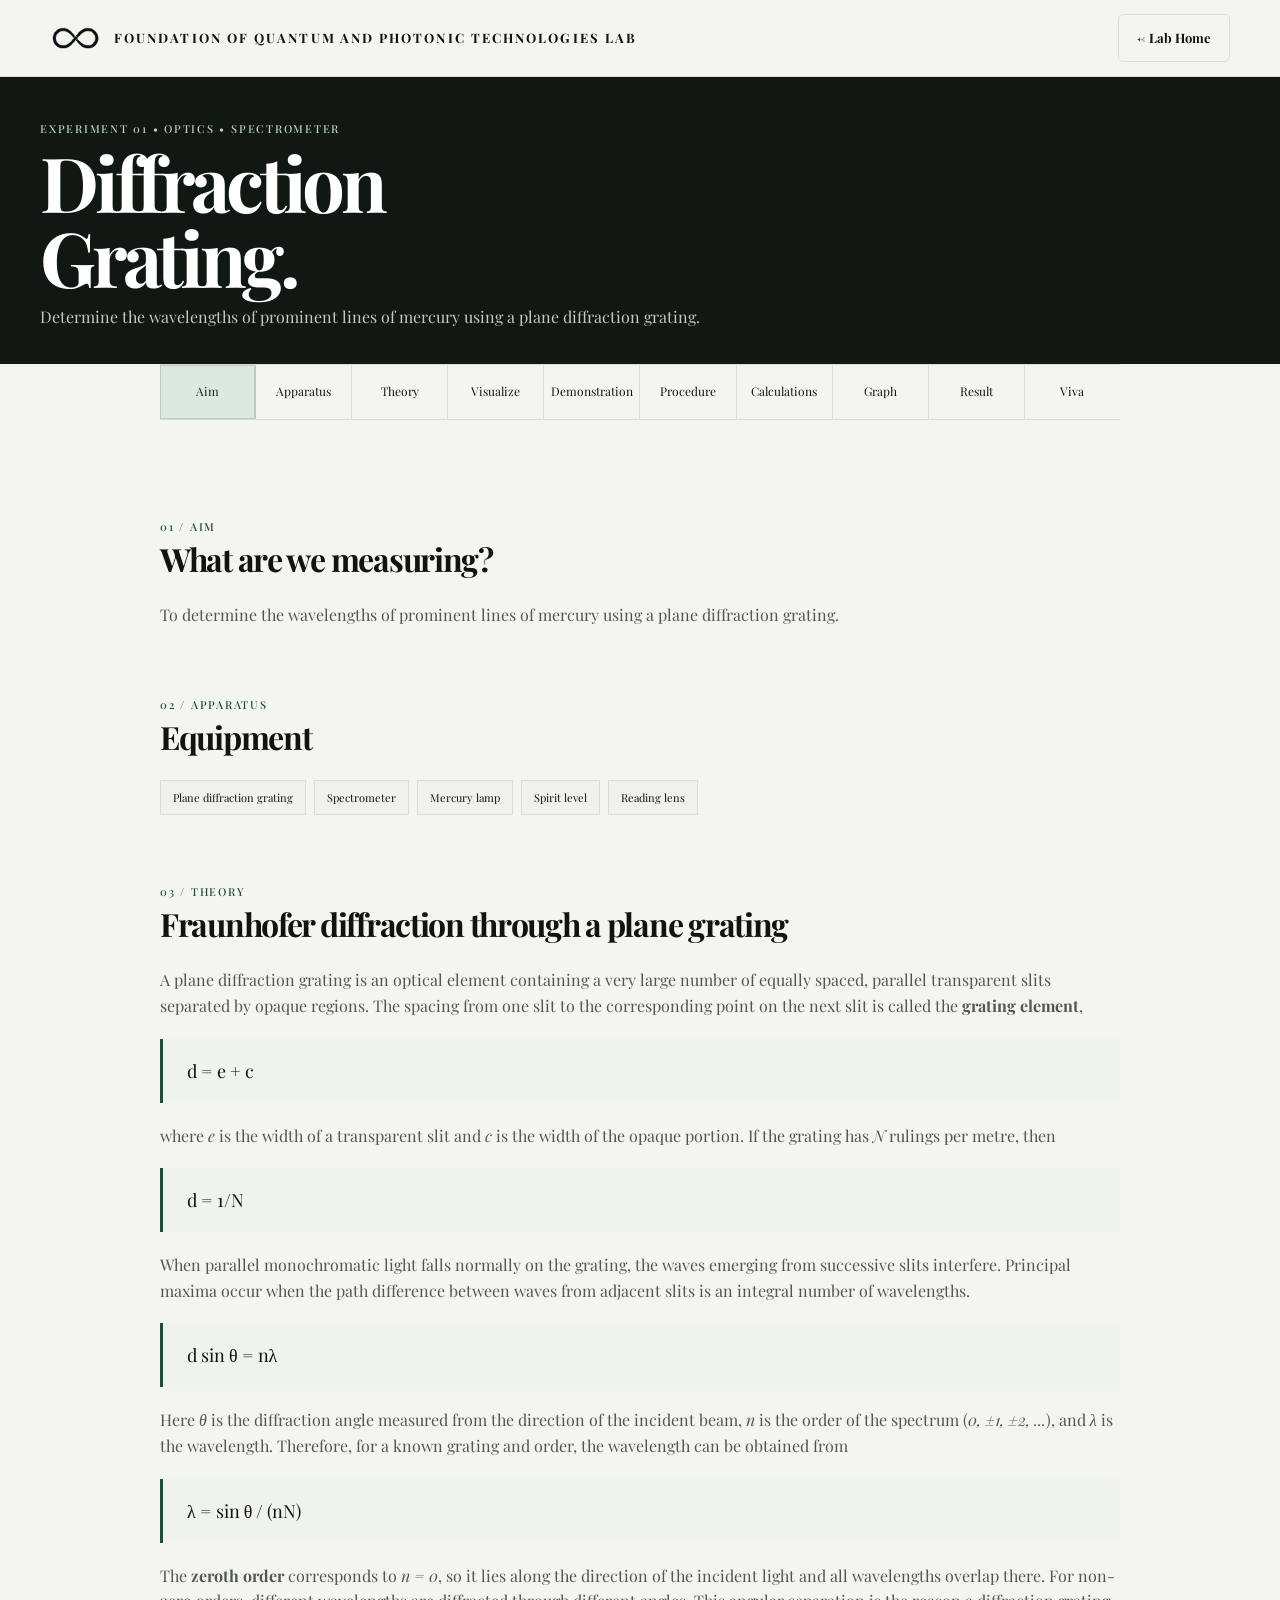
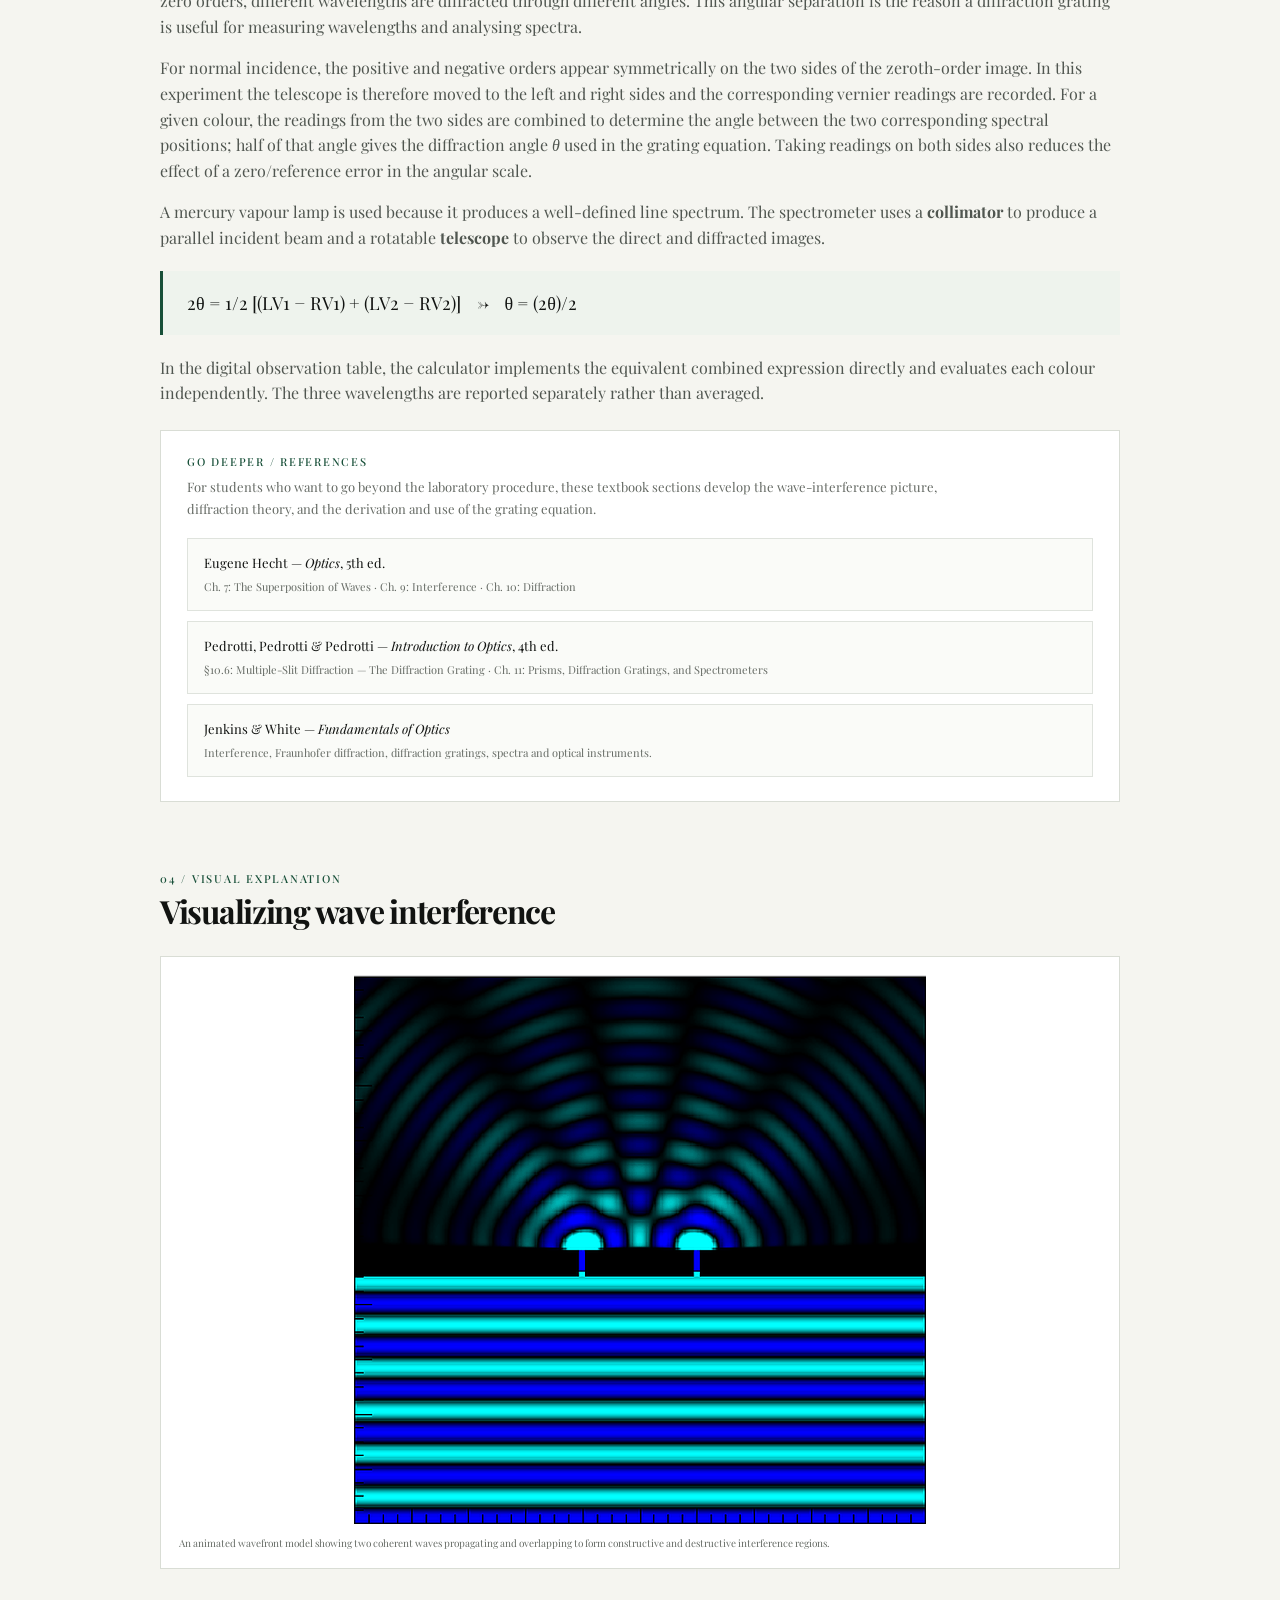
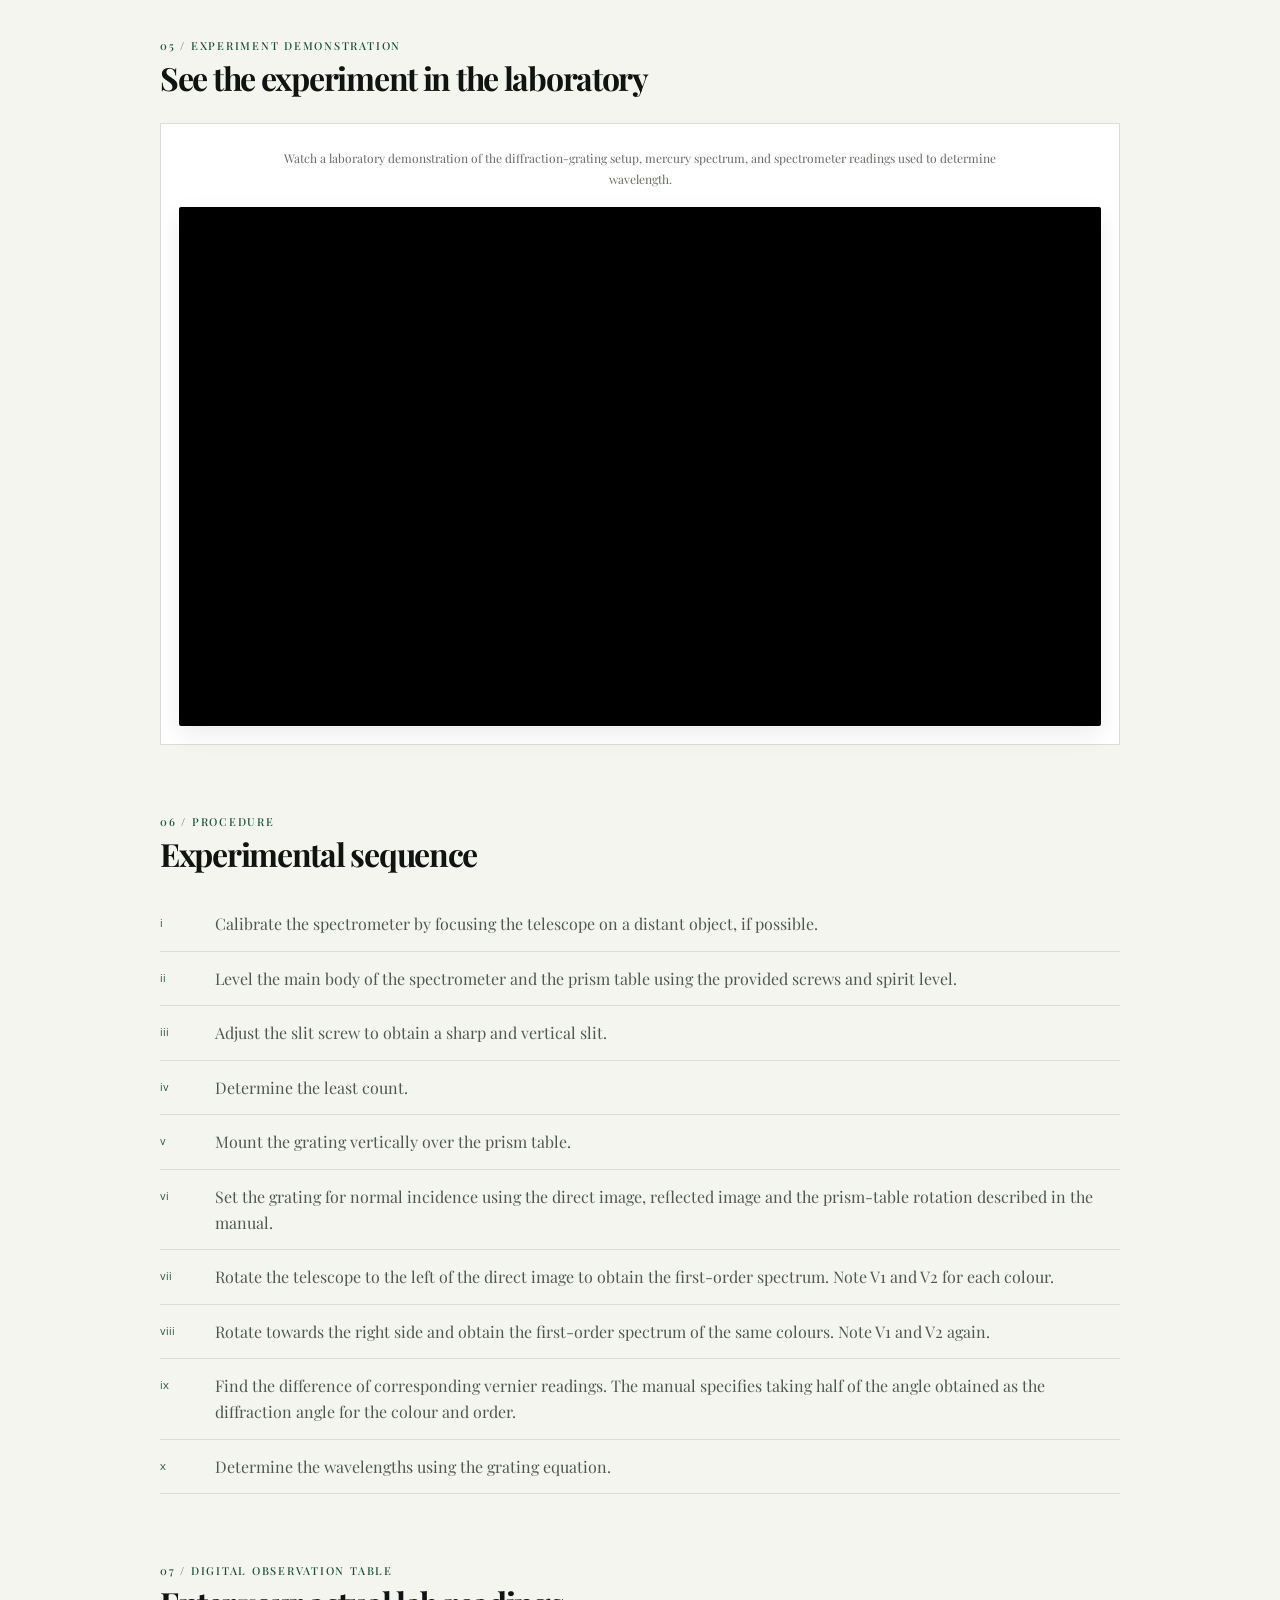
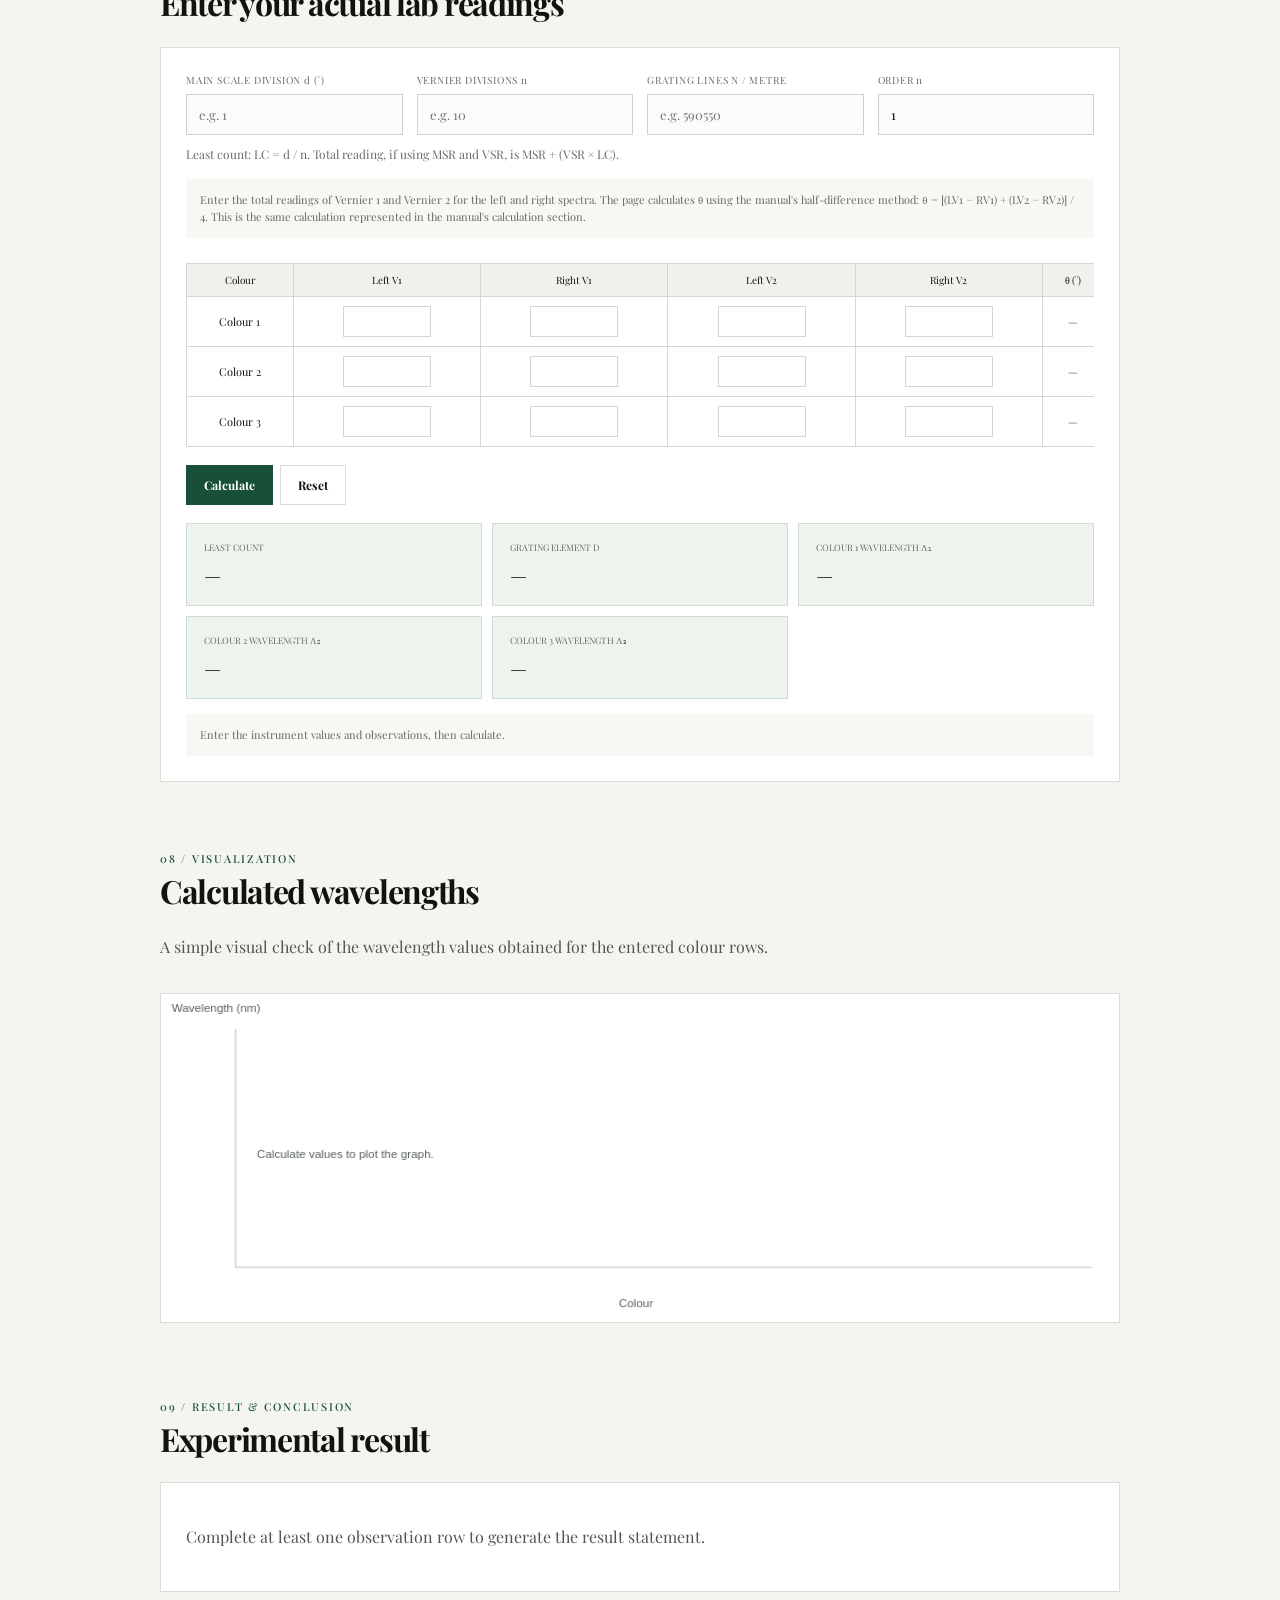
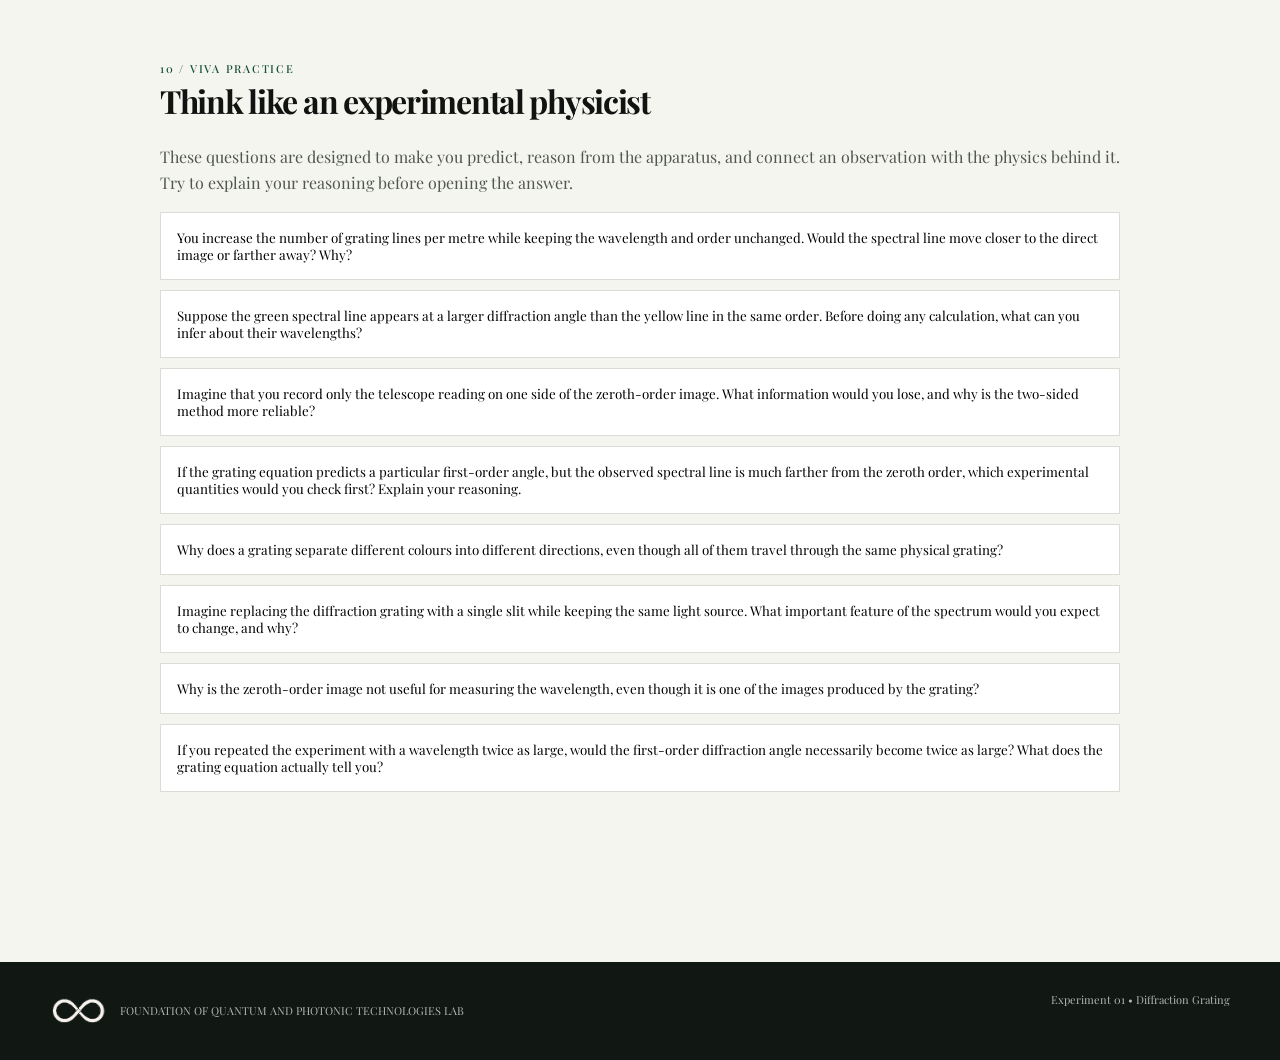
==== experiment-01.html @ fe09e34f "Add files via upload" ====
<!DOCTYPE html>
<html lang="en">
<head>
<link rel="preconnect" href="https://fonts.googleapis.com">
<link rel="preconnect" href="https://fonts.gstatic.com" crossorigin>
<link href="https://fonts.googleapis.com/css2?family=Playfair+Display:wght@400;500;600;700&display=swap" rel="stylesheet">
<meta charset="UTF-8">
<meta name="viewport" content="width=device-width, initial-scale=1.0">
<title>Experiment 01 | Diffraction Grating</title>
<link rel="stylesheet" href="style.css">
<style>
.exp-hero{background:var(--dark);color:#fff;padding:70px 0 55px;overflow:hidden}
.exp-hero-grid{display:grid;grid-template-columns:1fr;gap:0;align-items:start}
.exp-hero h1{font-size:clamp(42px,6vw,76px);line-height:.98;letter-spacing:-.055em;max-width:850px;margin:18px 0}
.exp-hero p{color:#c3cbc5;max-width:690px}
.exp-hero .eyebrow{color:#b7d5c1}


.exp-layout{display:grid;grid-template-columns:210px 1fr;gap:42px}
.side-nav{position:sticky;top:100px;height:max-content}
.side-nav a{display:block;padding:9px 0;color:var(--muted);font-size:12px;border-bottom:1px solid var(--line)}
.side-nav a:hover{color:var(--accent)}
.content-block{margin-bottom:70px}
.content-block h2{font-size:32px;letter-spacing:-.04em;margin:0 0 18px}
.content-block h3{font-size:18px;margin-top:30px}
.prose{color:#505650;max-width:790px}
.equation{background:#eef3ed;border-left:3px solid var(--accent);padding:20px 24px;font:18px "Manrope",sans-serif;margin:20px 0;overflow:auto}
.apparatus{display:flex;flex-wrap:wrap;gap:8px}
.chip{padding:9px 12px;background:#f0f1ed;border:1px solid var(--line);font:11px "Manrope",sans-serif}
.steps{counter-reset:step;list-style:none;padding:0;max-width:800px}
.steps li{counter-increment:step;display:grid;grid-template-columns:40px 1fr;gap:15px;padding:14px 0;border-bottom:1px solid var(--line);color:#505650}
.steps li:before{content:counter(step,lower-roman);font:11px "Manrope",sans-serif;color:var(--accent);padding-top:4px}
.visual-box{border:1px solid var(--line);background:#fff;padding:18px;margin-top:20px}
.visual-box svg{display:block;width:100%;height:auto}
.visual-animation{display:block;width:62%;max-width:640px;height:auto;margin:0 auto}

.video-box{padding:18px}.video-frame{position:relative;width:100%;aspect-ratio:16/9;overflow:hidden;background:#111}.video-frame iframe{position:absolute;inset:0;width:100%;height:100%;border:0;display:block}.youtube-embed-frame{background:#000;border-radius:2px;box-shadow:0 8px 24px rgba(0,0,0,.08)}.video-heading-content{text-align:center;padding:6px 18px 18px;max-width:820px;margin:0 auto}.video-heading-content .video-title{font-size:20px;letter-spacing:.04em;margin-bottom:9px}.video-heading-content p{font:12px "Manrope",sans-serif;color:var(--muted);line-height:1.7;margin:0 auto;max-width:720px}@media(max-width:560px){.video-heading-content .video-title{font-size:17px}.video-heading-content{padding-left:4px;padding-right:4px}.video-box{padding:12px}}
@media(max-width:700px){.visual-animation{width:100%;max-width:none}}
.caption{font:10px "Manrope",sans-serif;color:var(--muted);margin:12px 0 0}
.lab-panel{background:#fff;border:1px solid var(--line);padding:25px}
.form-grid{display:grid;grid-template-columns:repeat(4,1fr);gap:14px}
.field label{display:block;font:10px "Manrope",sans-serif;letter-spacing:.08em;color:var(--muted);margin-bottom:7px}
.field input{width:100%;padding:11px 12px;border:1px solid #cdd2cb;background:#fbfcfa;font:13px "Manrope",sans-serif;outline:none}
.field input:focus{border-color:var(--accent)}
.table-wrap{overflow-x:auto;margin-top:25px}
.obs-table{width:100%;border-collapse:collapse;min-width:1000px}
.obs-table th,.obs-table td{border:1px solid #d4d8d1;padding:9px;text-align:center;font-size:11px}
.obs-table th{background:#eef1ec;font:10px "Manrope",sans-serif}
.obs-table input{width:88px;padding:7px;border:1px solid #d2d7d0;font:11px "Manrope",sans-serif;text-align:center}
.obs-table .auto{font-family:"Manrope",sans-serif}
.result-grid{display:grid;grid-template-columns:repeat(3,1fr);gap:10px;margin-top:18px}
.result{background:#edf3ed;border:1px solid #d1dbd1;padding:17px}
.result span{display:block;font:9px "Manrope",sans-serif;color:var(--muted);text-transform:uppercase}
.result strong{display:block;font:20px "Manrope",sans-serif;margin-top:8px}
.button-calc{border:0;cursor:pointer;background:var(--accent);color:white;padding:12px 18px;font:700 12px "Manrope",sans-serif;margin-top:18px}
.button-reset{border:1px solid var(--line);cursor:pointer;background:#fff;color:var(--ink);padding:11px 17px;font:700 12px "Manrope",sans-serif;margin:18px 0 0 7px}
.note{margin-top:15px;padding:12px 14px;background:#f7f7f3;color:var(--muted);font-size:11px}
.formula-note{font-size:12px;color:var(--muted);margin-top:10px}
canvas{width:100%;height:330px;border:1px solid var(--line);background:#fff;margin-top:18px}
.viva{border:1px solid var(--line);background:#fff;margin:10px 0}
.viva button{width:100%;border:0;background:none;text-align:left;padding:16px;cursor:pointer;font-weight:400}
.viva .answer{display:none;padding:0 16px 16px;color:var(--muted);font-size:13px}
.viva.open .answer{display:block}
@media(max-width:900px){
.exp-hero-grid{grid-template-columns:1fr}
.exp-layout{grid-template-columns:1fr}.side-nav{position:static;display:flex;overflow:auto;gap:20px;border-bottom:1px solid var(--line)}
.side-nav a{white-space:nowrap;border:0}.form-grid{grid-template-columns:repeat(2,1fr)}
}
@media(max-width:560px){.form-grid,.result-grid{grid-template-columns:1fr}.button-reset{margin-left:0}}

/* V20: horizontal quick-access navigation above the experiment hero */
.quick-access-bar{background:#f7f8f4;border-bottom:1px solid var(--line);border-top:1px solid var(--line);position:relative;z-index:5}
.quick-access-inner{display:flex;align-items:center;gap:28px;min-height:54px}
.quick-access-label{font-size:10px;letter-spacing:.16em;color:var(--accent);white-space:nowrap}
.quick-access-links{display:flex;align-items:center;gap:0;flex:1;overflow-x:auto;scrollbar-width:thin}
.quick-access-links a{display:inline-flex;align-items:center;min-height:54px;padding:0 17px;color:var(--muted);font-size:12px;text-decoration:none;border-left:1px solid var(--line);white-space:nowrap;transition:color .15s ease,background .15s ease}
.quick-access-links a:last-child{border-right:1px solid var(--line)}
.quick-access-links a:hover,.quick-access-links a:focus-visible{color:var(--ink);background:#eef3ed;outline:none}
@media(max-width:900px){.quick-access-inner{gap:14px}.quick-access-label{display:none}.quick-access-links a{padding:0 14px}}
</style>
<style id="playfair-global">
html, body, body * {
  font-family: "Playfair Display", Georgia, serif !important;
}
</style>

<style id="quick-access-in-hero">
/* V21: quick access sits inside the dark hero, directly below the experiment title and subtitle. */
.exp-hero .quick-access-bar, .exp4-hero .quick-access-bar{
  background:transparent;
  border:0;
  border-top:1px solid rgba(195,203,197,.32);
  position:relative;
  z-index:4;
  margin-top:32px;
}
.exp-hero .quick-access-inner, .exp4-hero .quick-access-inner{
  display:flex;
  align-items:center;
  gap:24px;
  min-height:50px;
}
.exp-hero .quick-access-label, .exp4-hero .quick-access-label{
  color:#b7d5c1;
  font-size:9px;
  letter-spacing:.18em;
  white-space:nowrap;
}
.exp-hero .quick-access-links, .exp4-hero .quick-access-links{
  display:flex;
  align-items:stretch;
  flex:1;
  overflow-x:auto;
  scrollbar-width:none;
}
.exp-hero .quick-access-links::-webkit-scrollbar, .exp4-hero .quick-access-links::-webkit-scrollbar{display:none}
.exp-hero .quick-access-links a, .exp4-hero .quick-access-links a{
  display:inline-flex;
  align-items:center;
  min-height:50px;
  padding:0 16px;
  color:#c3cbc5;
  font-size:11px;
  text-decoration:none;
  border-left:1px solid rgba(195,203,197,.18);
  white-space:nowrap;
  transition:background .18s ease,color .18s ease;
}
.exp-hero .quick-access-links a:last-child, .exp4-hero .quick-access-links a:last-child{border-right:1px solid rgba(195,203,197,.18)}
.exp-hero .quick-access-links a:hover, .exp-hero .quick-access-links a:focus-visible,
.exp4-hero .quick-access-links a:hover, .exp4-hero .quick-access-links a:focus-visible{
  background:rgba(183,213,193,.10);
  color:#fff;
  outline:none;
}
@media(max-width:900px){
  .exp-hero .quick-access-inner, .exp4-hero .quick-access-inner{gap:12px}
  .exp-hero .quick-access-label, .exp4-hero .quick-access-label{display:none}
  .exp-hero .quick-access-links a, .exp4-hero .quick-access-links a{padding:0 13px}
}
</style>

<style id="quick-access-in-hero-v21">
/* V21: Quick access is part of the dark hero, immediately below the title and subtitle. */
.exp-hero .quick-access-bar,.exp4-hero .quick-access-bar{background:transparent!important;border:0!important;border-top:1px solid rgba(195,203,197,.30)!important;position:relative;z-index:4;margin-top:30px!important;}
.exp-hero .quick-access-inner,.exp4-hero .quick-access-inner{display:flex;align-items:center;gap:24px;min-height:48px;}
.exp-hero .quick-access-label,.exp4-hero .quick-access-label{color:#b7d5c1;font-size:9px;letter-spacing:.18em;white-space:nowrap;}
.exp-hero .quick-access-links,.exp4-hero .quick-access-links{display:flex;align-items:stretch;flex:1;overflow-x:auto;scrollbar-width:none;}
.exp-hero .quick-access-links::-webkit-scrollbar,.exp4-hero .quick-access-links::-webkit-scrollbar{display:none;}
.exp-hero .quick-access-links a,.exp4-hero .quick-access-links a{display:inline-flex;align-items:center;min-height:48px;padding:0 15px;color:#c3cbc5;font-size:11px;text-decoration:none;border-left:1px solid rgba(195,203,197,.17);white-space:nowrap;transition:background .18s ease,color .18s ease;}
.exp-hero .quick-access-links a:last-child,.exp4-hero .quick-access-links a:last-child{border-right:1px solid rgba(195,203,197,.17);}
.exp-hero .quick-access-links a:hover,.exp-hero .quick-access-links a:focus-visible,.exp4-hero .quick-access-links a:hover,.exp4-hero .quick-access-links a:focus-visible{background:rgba(183,213,193,.10);color:#fff;outline:none;}
@media(max-width:900px){.exp-hero .quick-access-inner,.exp4-hero .quick-access-inner{gap:12px}.exp-hero .quick-access-label,.exp4-hero .quick-access-label{display:none}.exp-hero .quick-access-links a,.exp4-hero .quick-access-links a{padding:0 13px;}}
</style>

<style id="quick-access-grid-fix-v21">
.exp-hero-grid .quick-access-bar{grid-column:1 / -1;width:100%;}
</style>

<style id="v22-compact-fullwidth">
/* V22: compact experiment hero and full-width experiment content. */
.exp-hero,.exp4-hero{padding-top:42px!important;padding-bottom:0!important;}
.exp-hero h1,.exp4-hero h1{margin-top:12px!important;margin-bottom:12px!important;}
.exp-hero p,.exp4-hero p{max-width:none!important;margin-bottom:0!important;}
.exp-hero .quick-access-bar,.exp4-hero .quick-access-bar{margin-top:22px!important;}
.exp-hero .quick-access-inner,.exp4-hero .quick-access-inner{min-height:48px!important;}
.exp-layout{display:block!important;width:100%!important;}
.exp-layout>.side-nav{display:none!important;}
.exp-layout>main,.exp-layout>.exp-main,.exp-layout>.content{width:100%!important;max-width:none!important;min-width:0!important;}
.content-block{width:100%!important;max-width:none!important;}
.content-block .prose,.prose,.steps{max-width:none!important;width:100%!important;}
.equation,.visual-box,.lab-panel,.reference{max-width:none!important;width:100%;box-sizing:border-box;}
@media(max-width:900px){.exp-hero,.exp4-hero{padding-top:32px!important;padding-bottom:0!important;}}
</style>

<style id="v22-final-page-width">
/* V22 final: compact hero + broad reading column, matching the approved preview. */
.exp-hero,.exp4-hero{padding-top:38px!important;padding-bottom:0!important;}
.exp-hero h1,.exp4-hero h1{margin:10px 0 10px!important;}
.exp-hero p,.exp4-hero p{max-width:none!important;margin:0!important;}
.exp-hero .quick-access-bar,.exp4-hero .quick-access-bar{margin-top:20px!important;}
.exp-hero>.container,.exp4-hero>.container,main.section.container{width:calc(100% - 80px)!important;max-width:1440px!important;}
main.section.container .content-block,main.section.container .prose,main.section.container .steps{width:100%!important;max-width:none!important;}
main.section.container .equation,main.section.container .visual-box,main.section.container .lab-panel,main.section.container .reference{width:100%!important;max-width:none!important;}
@media(max-width:900px){.exp-hero>.container,.exp4-hero>.container,main.section.container{width:calc(100% - 40px)!important}.exp-hero,.exp4-hero{padding-top:30px!important;}}
</style>

<style id="v28-quick-access-light-active">
/* V28: quiet cream navigation with the same light-green selection used in the lab schedule. */
.experiment-page > .quick-access-bar {
  background: var(--bg) !important;
  border-top: 1px solid var(--line) !important;
  border-bottom: 1px solid var(--line) !important;
}
.experiment-page > .quick-access-bar .quick-access-label {
  color: var(--muted) !important;
  border-right: 1px solid var(--line) !important;
}
.experiment-page > .quick-access-bar .quick-access-links a {
  color: var(--ink) !important;
  background: var(--bg) !important;
  border-left: 1px solid var(--line) !important;
  transition: background .18s ease, color .18s ease, border-color .18s ease !important;
}
.experiment-page > .quick-access-bar .quick-access-links a:hover,
.experiment-page > .quick-access-bar .quick-access-links a:focus-visible {
  background: var(--accent-2) !important;
  color: var(--ink) !important;
  outline: none !important;
}
.experiment-page > .quick-access-bar .quick-access-links a.active {
  background: var(--accent-2) !important;
  color: var(--accent-ink, #142319) !important;
  border-color: #b9ccbF !important;
  box-shadow: inset 0 0 0 1px #b9ccbF !important;
}
.experiment-page > .quick-access-bar .quick-access-links a.active + a {
  border-left-color: #b9ccbF !important;
}
</style>
</head>
<body class="experiment-page">
<header class="site-header">
<nav class="nav container">
<a class="brand" href="index.html"><span class="brand-mark" aria-hidden="true"><img src="infinity-logo.png" alt=""></span><span><strong>FOUNDATION OF QUANTUM AND PHOTONIC TECHNOLOGIES LAB</strong></span></a>
<a class="button secondary" style="color:var(--ink);border-color:var(--line)" href="index.html">← Lab Home</a>
</nav>
</header>


<section class="exp-hero"><div class="hero-black"></div><div class="hero-white-cover"></div>
<div class="container exp-hero-grid"><div class="hero-content-reveal">
<div class="eyebrow">EXPERIMENT 01 • OPTICS • SPECTROMETER</div>
<h1>Diffraction<br>Grating.</h1>
<p>Determine the wavelengths of prominent lines of mercury using a plane diffraction grating.</p>
</div>
</div>
</section>

<div class="quick-access-bar"><div class="quick-access-inner"><div class="quick-access-label">QUICK ACCESS</div><nav class="quick-access-links" aria-label="Experiment sections"><a href="#aim">Aim</a><a href="#apparatus">Apparatus</a><a href="#theory">Theory</a><a href="#visual">Visualize</a><a href="#demonstration">Demonstration</a><a href="#procedure">Procedure</a><a href="#calculator">Calculations</a><a href="#graph">Graph</a><a href="#result">Result</a><a href="#viva">Viva</a></nav></div></div>



<main class="section container">
<div>
<section id="aim" class="content-block">
<div class="eyebrow">01 / AIM</div><h2>What are we measuring?</h2>
<p class="prose">To determine the wavelengths of prominent lines of mercury using a plane diffraction grating.</p>
</section>

<section id="apparatus" class="content-block">
<div class="eyebrow">02 / APPARATUS</div><h2>Equipment</h2>
<div class="apparatus"><span class="chip">Plane diffraction grating</span><span class="chip">Spectrometer</span><span class="chip">Mercury lamp</span><span class="chip">Spirit level</span><span class="chip">Reading lens</span></div>
</section>

<section id="theory" class="content-block">
<div class="eyebrow">03 / THEORY</div>
<h2>Fraunhofer diffraction through a plane grating</h2>

<p class="prose">A plane diffraction grating is an optical element containing a very large number of equally spaced, parallel transparent slits separated by opaque regions. The spacing from one slit to the corresponding point on the next slit is called the <strong>grating element</strong>,</p>

<div class="equation">d = e + c</div>

<p class="prose">where <em>e</em> is the width of a transparent slit and <em>c</em> is the width of the opaque portion. If the grating has <em>N</em> rulings per metre, then</p>

<div class="equation">d = 1/N</div>

<p class="prose">When parallel monochromatic light falls normally on the grating, the waves emerging from successive slits interfere. Principal maxima occur when the path difference between waves from adjacent slits is an integral number of wavelengths.</p>

<div class="equation">d sin θ = nλ</div>

<p class="prose">Here <em>θ</em> is the diffraction angle measured from the direction of the incident beam, <em>n</em> is the order of the spectrum (<em>0, ±1, ±2, ...</em>), and <em>λ</em> is the wavelength. Therefore, for a known grating and order, the wavelength can be obtained from</p>

<div class="equation">λ = sin θ / (nN)</div>

<p class="prose">The <strong>zeroth order</strong> corresponds to <em>n = 0</em>, so it lies along the direction of the incident light and all wavelengths overlap there. For non-zero orders, different wavelengths are diffracted through different angles. This angular separation is the reason a diffraction grating is useful for measuring wavelengths and analysing spectra.</p>

<p class="prose">For normal incidence, the positive and negative orders appear symmetrically on the two sides of the zeroth-order image. In this experiment the telescope is therefore moved to the left and right sides and the corresponding vernier readings are recorded. For a given colour, the readings from the two sides are combined to determine the angle between the two corresponding spectral positions; half of that angle gives the diffraction angle <em>θ</em> used in the grating equation. Taking readings on both sides also reduces the effect of a zero/reference error in the angular scale.</p>

<p class="prose">A mercury vapour lamp is used because it produces a well-defined line spectrum. The spectrometer uses a <strong>collimator</strong> to produce a parallel incident beam and a rotatable <strong>telescope</strong> to observe the direct and diffracted images.</p>

<div class="equation">2θ = 1/2 [(LV1 − RV1) + (LV2 − RV2)] &nbsp;&nbsp;&nbsp;→&nbsp;&nbsp;&nbsp; θ = (2θ)/2</div>

<p class="prose">In the digital observation table, the calculator implements the equivalent combined expression directly and evaluates each colour independently. The three wavelengths are reported separately rather than averaged.</p>

<div class="deep-references">
<div class="eyebrow">GO DEEPER / REFERENCES</div>
<p class="deep-references-intro">For students who want to go beyond the laboratory procedure, these textbook sections develop the wave-interference picture, diffraction theory, and the derivation and use of the grating equation.</p>
<div class="deep-reference-list">
<div class="deep-reference"><div class="deep-reference-title">Eugene Hecht — <em>Optics</em>, 5th ed.</div><div class="deep-reference-topic">Ch. 7: The Superposition of Waves · Ch. 9: Interference · Ch. 10: Diffraction</div></div>
<div class="deep-reference"><div class="deep-reference-title">Pedrotti, Pedrotti &amp; Pedrotti — <em>Introduction to Optics</em>, 4th ed.</div><div class="deep-reference-topic">§10.6: Multiple-Slit Diffraction — The Diffraction Grating · Ch. 11: Prisms, Diffraction Gratings, and Spectrometers</div></div>
<div class="deep-reference"><div class="deep-reference-title">Jenkins &amp; White — <em>Fundamentals of Optics</em></div><div class="deep-reference-topic">Interference, Fraunhofer diffraction, diffraction gratings, spectra and optical instruments.</div></div>
</div></div>
</section>

<section id="visual" class="content-block">
<div class="eyebrow">04 / VISUAL EXPLANATION</div><h2>Visualizing wave interference</h2>
<div class="visual-box">
<img class="visual-animation" src="diffraction-grating-interference-clean.gif" alt="Animated wavefronts from two coherent sources showing constructive and destructive interference" loading="lazy">
<p class="caption">An animated wavefront model showing two coherent waves propagating and overlapping to form constructive and destructive interference regions.</p>
</div>
</section>

<section id="demonstration" class="content-block">
<div class="eyebrow">05 / EXPERIMENT DEMONSTRATION</div>
<h2>See the experiment in the laboratory</h2>
<div class="visual-box video-box">
<div class="video-heading-content">
<p>Watch a laboratory demonstration of the diffraction-grating setup, mercury spectrum, and spectrometer readings used to determine wavelength.</p>
</div>
<div class="video-frame youtube-embed-frame">
<iframe src="https://www.youtube.com/embed/DD5woC4ZYAQ?rel=0" title="Diffraction grating experiment laboratory demonstration" allow="accelerometer; autoplay; clipboard-write; encrypted-media; gyroscope; picture-in-picture; web-share" allowfullscreen loading="lazy" referrerpolicy="strict-origin-when-cross-origin"></iframe>
</div>
</div>
</section>

<section id="procedure" class="content-block">
<div class="eyebrow">06 / PROCEDURE</div><h2>Experimental sequence</h2>
<ol class="steps">
<li>Calibrate the spectrometer by focusing the telescope on a distant object, if possible.</li>
<li>Level the main body of the spectrometer and the prism table using the provided screws and spirit level.</li>
<li>Adjust the slit screw to obtain a sharp and vertical slit.</li>
<li>Determine the least count.</li>
<li>Mount the grating vertically over the prism table.</li>
<li>Set the grating for normal incidence using the direct image, reflected image and the prism-table rotation described in the manual.</li>
<li>Rotate the telescope to the left of the direct image to obtain the first-order spectrum. Note V1 and V2 for each colour.</li>
<li>Rotate towards the right side and obtain the first-order spectrum of the same colours. Note V1 and V2 again.</li>
<li>Find the difference of corresponding vernier readings. The manual specifies taking half of the angle obtained as the diffraction angle for the colour and order.</li>
<li>Determine the wavelengths using the grating equation.</li>
</ol>
</section>

<section id="calculator" class="content-block">
<div class="eyebrow">07 / DIGITAL OBSERVATION TABLE</div><h2>Enter your actual lab readings</h2>
<div class="lab-panel">
<div class="form-grid">
<div class="field"><label>MAIN SCALE DIVISION d (°)</label><input id="msd" type="number" step="any" placeholder="e.g. 1"></div>
<div class="field"><label>VERNIER DIVISIONS n</label><input id="vd" type="number" step="any" placeholder="e.g. 10"></div>
<div class="field"><label>GRATING LINES N / METRE</label><input id="N" type="number" step="any" placeholder="e.g. 590550"></div>
<div class="field"><label>ORDER n</label><input id="order" type="number" step="1" min="1" value="1"></div>
</div>
<div class="formula-note">Least count: LC = d / n. Total reading, if using MSR and VSR, is MSR + (VSR × LC).</div>
<div class="note">Enter the total readings of Vernier 1 and Vernier 2 for the left and right spectra. The page calculates θ using the manual's half-difference method: θ = [(LV1 − RV1) + (LV2 − RV2)] / 4. This is the same calculation represented in the manual's calculation section.</div>

<div class="table-wrap">
<table class="obs-table">
<thead><tr><th>Colour</th><th>Left V1</th><th>Right V1</th><th>Left V2</th><th>Right V2</th><th>θ (°)</th><th>λ (nm)</th></tr></thead>
<tbody>
<tr><td>Colour 1</td><td><input class="lv1" type="number" step="any"></td><td><input class="rv1" type="number" step="any"></td><td><input class="lv2" type="number" step="any"></td><td><input class="rv2" type="number" step="any"></td><td class="theta auto">—</td><td class="lambda auto">—</td></tr>
<tr><td>Colour 2</td><td><input class="lv1" type="number" step="any"></td><td><input class="rv1" type="number" step="any"></td><td><input class="lv2" type="number" step="any"></td><td><input class="rv2" type="number" step="any"></td><td class="theta auto">—</td><td class="lambda auto">—</td></tr>
<tr><td>Colour 3</td><td><input class="lv1" type="number" step="any"></td><td><input class="rv1" type="number" step="any"></td><td><input class="lv2" type="number" step="any"></td><td><input class="rv2" type="number" step="any"></td><td class="theta auto">—</td><td class="lambda auto">—</td></tr>
</tbody>
</table>
</div>
<button class="button-calc" id="calculate">Calculate</button><button class="button-reset" id="reset">Reset</button>
<div class="result-grid">
<div class="result"><span>Least count</span><strong id="lc">—</strong></div>
<div class="result"><span>Grating element d</span><strong id="d">—</strong></div>
<div class="result"><span>Colour 1 wavelength λ₁</span><strong id="lambda1">—</strong></div>
<div class="result"><span>Colour 2 wavelength λ₂</span><strong id="lambda2">—</strong></div>
<div class="result"><span>Colour 3 wavelength λ₃</span><strong id="lambda3">—</strong></div>
</div>
<div class="note" id="status">Enter the instrument values and observations, then calculate.</div>
</div>
</section>

<section id="graph" class="content-block">
<div class="eyebrow">08 / VISUALIZATION</div><h2>Calculated wavelengths</h2>
<p class="prose">A simple visual check of the wavelength values obtained for the entered colour rows.</p>
<canvas id="chart" width="900" height="330"></canvas>
</section>

<section id="result" class="content-block">
<div class="eyebrow">09 / RESULT & CONCLUSION</div><h2>Experimental result</h2>
<div class="lab-panel"><p id="resultText" class="prose">Complete at least one observation row to generate the result statement.</p></div>
</section>

<section id="viva" class="content-block">
<div class="eyebrow">10 / VIVA PRACTICE</div><h2>Think like an experimental physicist</h2>
<p class="prose">These questions are designed to make you predict, reason from the apparatus, and connect an observation with the physics behind it. Try to explain your reasoning before opening the answer.</p>
<div class="viva"><button>You increase the number of grating lines per metre while keeping the wavelength and order unchanged. Would the spectral line move closer to the direct image or farther away? Why?</button><div class="answer">Closer to the direct image. Since d = 1/N, increasing N decreases d. From d sin θ = nλ, a smaller d requires a smaller θ for the same n and λ.</div></div>
<div class="viva"><button>Suppose the green spectral line appears at a larger diffraction angle than the yellow line in the same order. Before doing any calculation, what can you infer about their wavelengths?</button><div class="answer">The green line must have the larger wavelength, because for fixed d and n, sin θ is proportional to λ. A larger diffraction angle therefore corresponds to a larger wavelength.</div></div>
<div class="viva"><button>Imagine that you record only the telescope reading on one side of the zeroth-order image. What information would you lose, and why is the two-sided method more reliable?</button><div class="answer">You would lose the symmetric reference provided by the corresponding line on the other side. Using both sides gives the angular separation of the two images and helps reduce the influence of the instrument's zero/reference error when the diffraction angle is obtained from the difference-and-half-angle method.</div></div>
<div class="viva"><button>If the grating equation predicts a particular first-order angle, but the observed spectral line is much farther from the zeroth order, which experimental quantities would you check first? Explain your reasoning.</button><div class="answer">Check the grating line density N (hence d), the order n, the wavelength being used, and the angular readings/alignment. Since d sin θ = nλ, an error in any of these quantities changes the predicted angle. A wrong order or line-density value can produce a particularly large discrepancy.</div></div>
<div class="viva"><button>Why does a grating separate different colours into different directions, even though all of them travel through the same physical grating?</button><div class="answer">The grating imposes the same geometrical spacing d on every wavelength, but the condition for constructive interference is d sin θ = nλ. Because λ differs from colour to colour, each wavelength satisfies the condition at a different angle.</div></div>
<div class="viva"><button>Imagine replacing the diffraction grating with a single slit while keeping the same light source. What important feature of the spectrum would you expect to change, and why?</button><div class="answer">The sharply defined principal spectral maxima would be lost. A grating is a periodic arrangement of many slits, and the waves from those slits interfere to produce narrow, well-defined maxima. A grating is a periodic arrangement of apertures whose individual diffraction patterns superpose to form sharp diffraction peaks.</div></div>
<div class="viva"><button>Why is the zeroth-order image not useful for measuring the wavelength, even though it is one of the images produced by the grating?</button><div class="answer">For the zeroth order n = 0, the grating equation gives d sin θ = 0, so θ = 0 for every wavelength. Different wavelengths therefore overlap in the direct image and cannot be distinguished by its angular position.</div></div>
<div class="viva"><button>If you repeated the experiment with a wavelength twice as large, would the first-order diffraction angle necessarily become twice as large? What does the grating equation actually tell you?</button><div class="answer">Not necessarily. The equation gives sin θ = nλ/d, not θ = nλ/d. Doubling the wavelength doubles sin θ, provided the result remains physically possible, but the angle itself is obtained through the inverse sine and therefore is not generally doubled.</div></div>
</section>
</div>
</div>
</main>

<footer><div class="container footer-inner"><span class="footer-brand"><span class="footer-mark" aria-hidden="true"><img src="infinity-logo.png" alt=""></span><span>FOUNDATION OF QUANTUM AND PHOTONIC TECHNOLOGIES LAB</span></span><span>Experiment 01 • Diffraction Grating</span></div></footer>

<script>
const $=s=>document.querySelector(s), $$=s=>[...document.querySelectorAll(s)];
function num(id){const v=parseFloat($(id).value);return Number.isFinite(v)?v:null;}

function drawChart(values){
 const c=$("#chart"),ctx=c.getContext("2d"),w=c.width,h=c.height,p={l:70,r:25,t:35,b:55};
 ctx.clearRect(0,0,w,h);ctx.strokeStyle="#b9c0b8";ctx.lineWidth=1;
 ctx.beginPath();ctx.moveTo(p.l,p.t);ctx.lineTo(p.l,h-p.b);ctx.lineTo(w-p.r,h-p.b);ctx.stroke();
 ctx.font="11px Manrope, sans-serif";ctx.fillStyle="#59615b";
 ctx.fillText("Wavelength (nm)",10,18);ctx.fillText("Colour",w/2-20,h-15);
 if(!values.length){ctx.fillText("Calculate values to plot the graph.",p.l+20,h/2);return;}
 const max=Math.max(...values,1),min=Math.min(...values,0),range=Math.max(max-min,1);
 values.forEach((v,i)=>{
   const x=p.l+(w-p.l-p.r)*(i+.5)/values.length,y=(h-p.b)-((v-min)/range)*(h-p.t-p.b);
   ctx.beginPath();ctx.arc(x,y,5,0,Math.PI*2);ctx.fill();
   ctx.fillText(v.toFixed(1),x-18,y-12);ctx.fillText(String(i+1),x-3,h-p.b+20);
 });
}

function calculate(){
 const msd=num("#msd"),vd=num("#vd"),N=num("#N"),order=num("#order");
 if(msd===null||vd===null||N===null||order===null||vd<=0||N<=0||order<=0){
   $("#status").textContent="Please enter valid instrument values, grating line density N, and order.";
   return;
 }

 const lc=msd/vd;
 $("#lc").textContent=lc.toFixed(6)+"°";
 $("#d").textContent=(1/N).toExponential(4)+" m";

 const lambdas=[];
 $$(".obs-table tbody tr").forEach((row,i)=>{
   const v=[...row.querySelectorAll("input")].map(x=>parseFloat(x.value));
   if(v.every(Number.isFinite)){
     const [lv1,rv1,lv2,rv2]=v;
     const theta=Math.abs(((lv1-rv1)+(lv2-rv2))/4);
     const lambdaM=Math.sin(theta*Math.PI/180)/(order*N);
     const lambdaNm=lambdaM*1e9;
     row.querySelector(".theta").textContent=theta.toFixed(4);
     row.querySelector(".lambda").textContent=lambdaNm.toFixed(2);
     lambdas.push(lambdaNm);
   }else{
     row.querySelector(".theta").textContent="—";
     row.querySelector(".lambda").textContent="—";
     lambdas.push(null);
   }
 });

 $("#lambda1").textContent=lambdas[0]===null||lambdas[0]===undefined?"—":lambdas[0].toFixed(2)+" nm";
 $("#lambda2").textContent=lambdas[1]===null||lambdas[1]===undefined?"—":lambdas[1].toFixed(2)+" nm";
 $("#lambda3").textContent=lambdas[2]===null||lambdas[2]===undefined?"—":lambdas[2].toFixed(2)+" nm";

 const valid=lambdas.filter(v=>v!==null);
 $("#status").textContent=valid.length
   ? "Calculated "+valid.length+" complete colour row(s). Each wavelength is reported separately."
   : "No complete observation row was entered.";

 drawChart(valid);

 if(!valid.length){
   $("#resultText").textContent="Complete at least one colour row to generate the result.";
 }else{
   const lines=[];
   valid.forEach((v,i)=>lines.push("<strong>λ"+(i+1)+" = "+v.toFixed(2)+" nm</strong>"));
   $("#resultText").innerHTML="The wavelengths of the prominent mercury spectral lines obtained from the entered observations are:<br><br>"+lines.join("<br>")+"<br><br>Each spectral line is reported independently; no average wavelength is taken.";
 }
}

$("#calculate").addEventListener("click",calculate);
$("#reset").addEventListener("click",()=>{
 $$("input").forEach(x=>x.value=x.id==="order"?"1":"");
 $$(".theta,.lambda").forEach(x=>x.textContent="—");
 $("#lc").textContent=$("#d").textContent="—";
 $("#lambda1").textContent=$("#lambda2").textContent=$("#lambda3").textContent="—";
 $("#status").textContent="Enter the instrument values and observations, then calculate.";
 $("#resultText").textContent="Complete at least one colour row to generate the result statement.";
 drawChart([]);
});
$$(".viva button").forEach(b=>b.addEventListener("click",()=>b.parentElement.classList.toggle("open")));
drawChart([]);
</script>

<script id="deterministic-header-reveal">
(function () {
  function startHeaderReveal() {
    var heroes = document.querySelectorAll('.exp-hero, .exp4-hero');

    heroes.forEach(function (hero) {
      var curtain = hero.querySelector('.hero-white-cover');
      if (!curtain) return;

      hero.classList.add('header-reveal-start');

      /* Force the browser to paint the white starting state first. */
      void curtain.offsetWidth;

      /* Start the left-to-right reveal on the next frame. */
      requestAnimationFrame(function () {
        requestAnimationFrame(function () {
          hero.classList.add('header-reveal-done');
        });
      });

      /* Safety fallback for local-file/browser animation quirks. */
      window.setTimeout(function () {
        hero.classList.add('header-reveal-done');
        curtain.style.transform = 'translateX(101%)';
      }, 1100);
    });
  }

  if (document.readyState === 'loading') {
    document.addEventListener('DOMContentLoaded', startHeaderReveal);
  } else {
    startHeaderReveal();
  }
})();
</script>

<style id="v26-centered-reading-width">
/* V26: keep experiment reading content centered at roughly 3/4 of the page width. */
.experiment-page > main.section.container {
  width: min(75vw, 1400px) !important;
  max-width: none !important;
  margin-left: auto !important;
  margin-right: auto !important;
}
.experiment-page > main.section.container .exp-layout,
.experiment-page > main.section.container .exp4-layout {
  width: 100% !important;
  margin-left: auto !important;
  margin-right: auto !important;
}
@media (max-width: 900px) {
  .experiment-page > main.section.container {
    width: calc(100% - 32px) !important;
  }
}
</style>

<style id="v27-quick-access-below-hero">
/* V27: quick access sits immediately below the black hero and aligns with the 3/4-width reading column. */
.experiment-page > .quick-access-bar {
  width: min(75vw, 1400px) !important;
  max-width: none !important;
  margin: 0 auto !important;
  background: var(--dark) !important;
  border-top: 1px solid rgba(195,203,197,.28) !important;
  border-bottom: 1px solid rgba(195,203,197,.18) !important;
  position: relative !important;
  z-index: 5 !important;
}
.experiment-page > .quick-access-bar .quick-access-inner {
  width: 100% !important;
  min-height: 54px !important;
  display: flex !important;
  align-items: stretch !important;
  gap: 0 !important;
}
.experiment-page > .quick-access-bar .quick-access-label {
  display: flex !important;
  align-items: center !important;
  justify-content: center !important;
  min-width: 120px !important;
  color: #b7d5c1 !important;
  border-right: 1px solid rgba(195,203,197,.18) !important;
}
.experiment-page > .quick-access-bar .quick-access-links {
  flex: 1 !important;
  display: flex !important;
  align-items: stretch !important;
  overflow-x: auto !important;
}
.experiment-page > .quick-access-bar .quick-access-links a {
  flex: 1 1 0 !important;
  justify-content: center !important;
  min-width: 90px !important;
  min-height: 54px !important;
  color: #c3cbc5 !important;
  border-left: 1px solid rgba(195,203,197,.17) !important;
  padding: 0 12px !important;
  white-space: nowrap !important;
}
.experiment-page > .quick-access-bar .quick-access-links a:last-child {
  border-right: 0 !important;
}
.experiment-page > .quick-access-bar .quick-access-links a:hover,
.experiment-page > .quick-access-bar .quick-access-links a:focus-visible {
  background: rgba(183,213,193,.10) !important;
  color: #fff !important;
  outline: none !important;
}
@media (max-width: 900px) {
  .experiment-page > .quick-access-bar { width: calc(100% - 32px) !important; }
  .experiment-page > .quick-access-bar .quick-access-label { min-width: 105px !important; }
  .experiment-page > .quick-access-bar .quick-access-links a { flex: 0 0 auto !important; min-width: 92px !important; }
}
</style>


<script id="v28-quick-access-active">
(() => {
  const links = [...document.querySelectorAll('.quick-access-links a')];
  if (!links.length) return;
  const setActive = (link) => {
    links.forEach(item => {
      const active = item === link;
      item.classList.toggle('active', active);
      if (active) item.setAttribute('aria-current', 'location');
      else item.removeAttribute('aria-current');
    });
  };
  setActive(links[0]);
  links.forEach(link => link.addEventListener('click', () => setActive(link)));
})();
</script>

<style id="v30-header-height-refinement">
/* V30: slightly taller experiment header for clearer separation from quick access. */
.exp-hero, .exp4-hero {
  padding-top: 45px !important;
  padding-bottom: 34px !important;
}
@media (max-width: 900px) {
  .exp-hero, .exp4-hero {
    padding-top: 34px !important;
    padding-bottom: 26px !important;
  }
}
</style>

<script id="search-jump-highlight">
(function () {
  const params = new URLSearchParams(window.location.search);
  const query = (params.get('search') || '').trim();
  if (!query) return;
  const terms = query.toLowerCase().replace(/[–—−]/g,'-').replace(/[^\p{L}\p{N}]+/gu,' ').split(/\s+/).filter(Boolean);
  const target = document.getElementById((window.location.hash || '').slice(1));
  if (!target) return;

  const style = document.createElement('style');
  style.textContent = '.lab-search-hit{background:#dfeee5;box-shadow:0 0 0 3px rgba(23,79,59,.12);border-radius:2px;padding:0 .08em}.lab-search-target{outline:2px solid rgba(23,79,59,.22);outline-offset:10px;transition:outline-color .4s}';
  document.head.appendChild(style);
  target.classList.add('lab-search-target');
  setTimeout(() => target.scrollIntoView({behavior:'smooth',block:'start'}), 80);

  // Highlight the first matching text occurrence for each search term inside the target section.
  const walker = document.createTreeWalker(target, NodeFilter.SHOW_TEXT, {
    acceptNode(node) {
      const parent = node.parentElement;
      if (!parent || /^(SCRIPT|STYLE|INPUT|TEXTAREA|BUTTON|SELECT)$/.test(parent.tagName)) return NodeFilter.FILTER_REJECT;
      return NodeFilter.FILTER_ACCEPT;
    }
  });
  const nodes=[]; while(walker.nextNode()) nodes.push(walker.currentNode);
  let highlighted=0;
  for (const term of terms) {
    const re = new RegExp(term.replace(/[.*+?^${}()|[\]\\]/g,'\\$&'), 'i');
    const node = nodes.find(n => re.test(n.nodeValue || ''));
    if (!node) continue;
    const match = (node.nodeValue || '').match(re); if (!match) continue;
    const frag = document.createDocumentFragment();
    const before = node.nodeValue.slice(0, match.index);
    const hit = document.createElement('mark'); hit.className='lab-search-hit'; hit.textContent=match[0];
    const after = node.nodeValue.slice(match.index + match[0].length);
    if (before) frag.appendChild(document.createTextNode(before));
    frag.appendChild(hit);
    if (after) frag.appendChild(document.createTextNode(after));
    node.parentNode.replaceChild(frag,node);
    highlighted++;
  }
  if (highlighted) setTimeout(() => target.querySelector('.lab-search-hit')?.scrollIntoView({behavior:'smooth',block:'center'}), 160);
})();
</script>

</body>
</html>

<style id="v29-quick-access-clean-light">
/* V29: clean quick-access strip — no label box; all buttons match page background; active section uses schedule light green. */
.experiment-page > .quick-access-bar {
  background: var(--bg) !important;
  border-top: 1px solid var(--line) !important;
  border-bottom: 1px solid var(--line) !important;
  width: min(75vw, 1400px) !important;
  max-width: none !important;
  margin: 0 auto !important;
}
.experiment-page > .quick-access-bar .quick-access-inner {
  width: 100% !important;
  min-height: 54px !important;
  display: flex !important;
  align-items: stretch !important;
  gap: 0 !important;
}
.experiment-page > .quick-access-bar .quick-access-label {
  display: none !important;
}
.experiment-page > .quick-access-bar .quick-access-links {
  width: 100% !important;
  flex: 1 1 100% !important;
  display: flex !important;
  align-items: stretch !important;
  overflow-x: auto !important;
  scrollbar-width: none !important;
}
.experiment-page > .quick-access-bar .quick-access-links::-webkit-scrollbar {
  display: none !important;
}
.experiment-page > .quick-access-bar .quick-access-links a {
  flex: 1 1 0 !important;
  min-width: 0 !important;
  min-height: 54px !important;
  justify-content: center !important;
  padding: 0 10px !important;
  color: var(--ink) !important;
  background: var(--bg) !important;
  border-left: 1px solid var(--line) !important;
  border-top: 0 !important;
  border-bottom: 0 !important;
  text-decoration: none !important;
  white-space: nowrap !important;
  transition: background .18s ease, color .18s ease, border-color .18s ease !important;
}
.experiment-page > .quick-access-bar .quick-access-links a:first-child {
  border-left: 0 !important;
}
.experiment-page > .quick-access-bar .quick-access-links a:last-child {
  border-right: 0 !important;
}
.experiment-page > .quick-access-bar .quick-access-links a:hover,
.experiment-page > .quick-access-bar .quick-access-links a:focus-visible {
  background: var(--accent-2) !important;
  color: var(--ink) !important;
  outline: none !important;
}
.experiment-page > .quick-access-bar .quick-access-links a.active {
  background: var(--accent-2) !important;
  color: var(--accent-ink, #142319) !important;
  border-color: #b9ccbF !important;
  box-shadow: inset 0 0 0 1px #b9ccbF !important;
}
.experiment-page > .quick-access-bar .quick-access-links a.active + a {
  border-left-color: #b9ccbF !important;
}
@media (max-width: 900px) {
  .experiment-page > .quick-access-bar {
    width: calc(100% - 32px) !important;
  }
  .experiment-page > .quick-access-bar .quick-access-links a {
    flex: 0 0 112px !important;
  }
}
</style>
---- style.css ----
@import url("https://fonts.googleapis.com/css2?family=Playfair+Display:wght@400;500;600;700&display=swap");
@import url('https://fonts.googleapis.com/css2?family=Manrope:wght@400;500;600;700;800&display=swap');

:root {
  --bg: #f5f5f0;
  --surface: #ffffff;
  --ink: #111311;
  --muted: #666b65;
  --line: #d9ddd5;
  --accent: #174f38;
  --accent-2: #dce9df;
  --dark: #111713;
  --max: 1180px;
}

* { box-sizing: border-box; }
html { scroll-behavior: smooth; }
body {
  margin: 0;
  background: var(--bg);
  color: var(--ink);
  font-family: "Manrope", sans-serif;
  line-height: 1.6;
}
a { color: inherit; text-decoration: none; }
.container { width: min(calc(100% - 40px), var(--max)); margin: auto; }

.site-header {
  position: sticky; top: 0; z-index: 50;
  background: rgba(245,245,240,.9);
  backdrop-filter: blur(16px);
  border-bottom: 1px solid rgba(217,221,213,.8);
}
.nav {
  min-height: 76px; display: flex; align-items: center; justify-content: space-between;
}
.brand { display:flex; align-items:center; gap:12px; }
.brand-mark {
  width:40px; height:40px; display:grid; place-items:center;
  border:1px solid var(--ink); border-radius:50%; font-size:22px;
}
.brand strong { display:block; font-size:13px; letter-spacing:.16em; }
.brand small { display:block; color:var(--muted); font-size:10px; letter-spacing:.03em; }
.nav-links { display:flex; gap:30px; font-size:13px; font-weight:600; }
.nav-links a:hover { color:var(--accent); }
.menu-toggle { display:none; background:none; border:0; font-size:24px; }

.hero {
  min-height: 500px; position:relative; overflow:hidden;
  background: var(--dark); color:white; display:flex; align-items:center;
  isolation:isolate;
}
.hero::before {
  content:""; position:absolute; inset:0; z-index:-2;
  background-image: var(--hero-image, url("hero-blue.jpg"));
  background-size:cover; background-position:center;
  background-repeat:no-repeat;
  transform:scale(1.015);
}
/* A restrained overlay keeps the typography readable without hiding the physics imagery. */
.hero::after {
  content:""; position:absolute; inset:0; z-index:-1;
  background:linear-gradient(90deg, rgba(0,0,0,.68) 0%, rgba(0,0,0,.54) 42%, rgba(0,0,0,.28) 75%, rgba(0,0,0,.38) 100%);
}
.hero-grid {
  position:absolute; inset:0; opacity:.07; z-index:0; pointer-events:none;
  background-image: linear-gradient(rgba(255,255,255,.2) 1px, transparent 1px),
                    linear-gradient(90deg, rgba(255,255,255,.2) 1px, transparent 1px);
  background-size: 70px 70px;
  mask-image: radial-gradient(circle at 60% 45%, black, transparent 70%);
}
.hero-content { position:relative; z-index:2; padding:50px 0; }
.eyebrow {
  font: 500 11px/1.2 "Manrope", sans-serif;
  letter-spacing:.16em; color:var(--accent);
}
.hero .eyebrow { color:#b7d5c1; }
.hero h1 {
  font-size:clamp(48px, 7vw, 92px); line-height:.98;
  letter-spacing:-.055em; max-width:800px; margin:24px 0;
}
.hero h1 span { color:#a7cdb4; }
.hero p { max-width:620px; color:#c2c8c3; font-size:17px; }
.hero-actions { display:flex; gap:12px; margin-top:34px; flex-wrap:wrap; }
.button {
  display:inline-flex; align-items:center; padding:13px 18px;
  border-radius:5px; font-size:13px; font-weight:700;
}
.button.primary { background:#dfeee3; color:#142319; }
.button.secondary { border:1px solid #536158; color:white; }
.hero-equation {
  position:absolute; right:7%; top:20%; display:flex; flex-direction:column;
  gap:20px; color:#6f8276; font:500 18px "Manrope",sans-serif;
  transform:rotate(-7deg);
}
.hero-equation span:nth-child(2) { margin-left:65px; }
.hero-equation span:nth-child(3) { margin-left:15px; }

.section { padding:100px 0; }
.section-heading {
  display:flex; justify-content:space-between; gap:40px; align-items:end; margin-bottom:38px;
}
.section-heading h2 { font-size:clamp(34px,5vw,54px); line-height:1; letter-spacing:-.04em; margin:12px 0 0; }
.section-heading > p { max-width:380px; color:var(--muted); font-size:14px; margin:0; }


.experiment-search-heading { width:min(520px, 100%); margin-top:4px; }
.experiment-search-wrap { max-width:none; margin-top:0; }
.experiment-search-results { max-width:none; }
@media (max-width: 720px) { .experiment-search-heading { width:100%; margin-top:18px; } }
.experiment-grid { display:grid; grid-template-columns:repeat(2,1fr); gap:16px; }
.experiment-card {
  min-height:300px; background:var(--surface); border:1px solid var(--line);
  padding:28px; position:relative; display:flex; flex-direction:column;
  transition:transform .2s, border-color .2s;
}
.experiment-card:hover { transform:translateY(-4px); border-color:#9ca89d; }
.experiment-card.featured { background:#edf3ed; }
.card-number { position:absolute; right:25px; top:25px; font:12px "Manrope",sans-serif; color:#8a908a; }
.card-icon {
  width:58px; height:58px; border:1px solid #b7c1b7; border-radius:50%;
  display:grid; place-items:center; font:24px "Manrope",sans-serif; margin-bottom:55px;
}
.tag { font:10px "Manrope",sans-serif; letter-spacing:.12em; color:var(--accent); }
.card-body h3 { font-size:25px; letter-spacing:-.03em; margin:9px 0; }
.card-body p { color:var(--muted); font-size:13px; max-width:440px; }
.card-body a { display:inline-block; margin-top:12px; font-size:12px; font-weight:800; }
.card-body a span { margin-left:6px; }

.feature-section { background:#e9ede7; }
.feature-grid { display:grid; grid-template-columns:repeat(4,1fr); gap:1px; background:#cdd3ca; border:1px solid #cdd3ca; }
.feature { background:#e9ede7; padding:28px; min-height:220px; }
.feature > span { font:11px "Manrope",sans-serif; color:var(--accent); }
.feature h3 { margin:50px 0 8px; font-size:18px; }
.feature p { margin:0; color:var(--muted); font-size:13px; }

.about { display:grid; grid-template-columns:1fr 280px; gap:16px; }
.about-panel, .about-stat { background:var(--surface); border:1px solid var(--line); padding:40px; }
.about-panel h2 { max-width:700px; font-size:clamp(32px,4vw,52px); line-height:1.02; letter-spacing:-.045em; margin:20px 0; }
.about-panel p { max-width:650px; color:var(--muted); }
.about-stat { display:flex; flex-direction:column; justify-content:space-between; }
.about-stat strong { font-size:90px; line-height:1; letter-spacing:-.08em; }
.about-stat span { color:var(--muted); font-size:13px; }

footer { background:var(--dark); color:#aeb8b1; padding:30px 0; font:11px "Manrope",sans-serif; }
.footer-inner { display:flex; justify-content:space-between; }

@media (max-width: 800px) {
  .nav-links {
    display:none; position:absolute; top:76px; left:0; right:0;
    background:var(--bg); padding:20px; border-bottom:1px solid var(--line);
    flex-direction:column; gap:16px;
  }
  .nav-links.open { display:flex; }
  .menu-toggle { display:block; }
  .hero { min-height:500px; }
  .hero-equation { opacity:.25; right:-30px; }
  .section-heading { flex-direction:column; align-items:start; }
  .experiment-grid, .feature-grid, .about { grid-template-columns:1fr; }
  .feature-grid { background:none; border:0; gap:1px; }
  .feature { min-height:auto; }
  .about-stat { min-height:220px; }
  .footer-inner { flex-direction:column; gap:8px; }
}

/* Academic typography: Playfair Display */
html, body, body * {
  font-family: "Playfair Display", Georgia, serif !important;
}

/* Experiment 02 visual sizing: keep the detailed prism diagram compact. */
.prism-diagram-small{display:block;width:50%;height:auto;max-width:450px;min-width:280px;margin:0 auto;}
@media(max-width:600px){.prism-diagram-small{width:88%;min-width:0;max-width:420px;}}
/* Header illustration removed from Experiment 02; let the hero text use the full width. */
.exp-hero-grid{grid-template-columns:1fr;}

/* Robust layout for all numbered step rows: keep formatted text inside the content column. */
.steps > li > .step-content { min-width: 0; display: block; overflow-wrap: normal; word-break: normal; }

/* Robust layout for theory fact rows: keep the numeral and text in separate columns. */
.facts-list li:before { content: none !important; display: none !important; }
.facts-list li {
  display: grid !important;
  grid-template-columns: 36px minmax(0, 1fr) !important;
  align-items: start;
  gap: 18px !important;
  line-height: 1.65 !important;
}
.facts-list .step-marker {
  display: block;
  font-size: 11px;
  line-height: 1.65;
  color: var(--accent);
  padding-top: 1px;
}
.facts-list .step-content {
  min-width: 0;
  display: block;
  overflow-wrap: normal;
  word-break: normal;
}
.facts-list .step-content strong {
  display: inline;
  line-height: inherit;
}
@media (max-width: 560px) {
  .facts-list li { grid-template-columns: 28px minmax(0, 1fr) !important; gap: 12px !important; }
}

/* Full-width page sections: prevent layout clipping/side overflow on desktop and mobile. */
html, body {
  width: 100%;
  max-width: 100%;
  overflow-x: hidden;
}

/* Background sections must span the complete viewport, while their inner
   content remains constrained by .container. */
.exp4-hero,
.site-header {
  width: 100%;
  max-width: none;
  margin-left: 0;
  margin-right: 0;
}

/* Keep the main content container centered without allowing wide children
   to expand the page itself. */
main.section.container,
.exp4-layout,
.exp4-layout > div {
  min-width: 0;
}

/* The observation table is intentionally horizontally scrollable inside its
   own wrapper; it must never create page-level horizontal scrolling. */
.table-wrap {
  max-width: 100%;
  overflow-x: auto;
  overflow-y: hidden;
}


/* FINAL ROBUST HERO REVEAL — EXPERIMENTS 01–04 ONLY
   The hero starts black with white text, while a white cover sits above it.
   The cover retracts from left to right, revealing the black header and title.
*/
.exp-hero,.exp4-hero{
 position:relative!important;isolation:isolate!important;overflow:hidden!important;
 background:#111713!important;color:#fff!important;
}
.exp-hero .hero-black,.exp4-hero .hero-black{
 position:absolute!important;inset:0!important;z-index:0!important;
 background:#111713!important;pointer-events:none!important;
}
.exp-hero .hero-white-cover,.exp4-hero .hero-white-cover{
 position:absolute!important;top:0!important;bottom:0!important;left:0!important;
 width:100%!important;z-index:3!important;background:#f5f5f0!important;
 animation:heroWhiteCoverSweep .9s cubic-bezier(.72,0,.18,1) .05s forwards!important;
 pointer-events:none!important;will-change:width!important;
}
.exp-hero .hero-content-reveal,.exp4-hero .hero-content-reveal{
 position:relative!important;z-index:2!important;
 color:#fff!important;
 opacity:1!important;
}
.exp-hero .hero-content-reveal h1,.exp4-hero .hero-content-reveal h1{color:#fff!important;}
.exp-hero .hero-content-reveal p,.exp4-hero .hero-content-reveal p{color:#c3cbc5!important;}
.exp-hero .hero-content-reveal .eyebrow,.exp4-hero .hero-content-reveal .eyebrow{color:#b7d5c1!important;}
@keyframes heroWhiteCoverSweep{
 from{width:100%}
 to{width:0}
}
@media(prefers-reduced-motion:reduce){
 .exp-hero .hero-white-cover,.exp4-hero .hero-white-cover{
  width:0!important;animation:none!important;
 }
}


/* Remove previous experimental reveal layers; use only the robust white-cover sweep. */
.exp-hero .hero-reveal,.exp4-hero .hero-reveal{display:none!important;}
.exp-hero .hero-text-base,.exp4-hero .hero-text-base{
  clip-path:none!important;
  animation:none!important;
}
.exp-hero .hero-content-reveal,.exp4-hero .hero-content-reveal{
  clip-path:none!important;
  animation:none!important;
  opacity:1!important;
}

/* DETERMINISTIC HEADER REVEAL FIX
   Experiments 01–04 only. Uses JS + CSS transition rather than CSS keyframes,
   so local file loading/caching cannot leave the white cover permanently visible. */

.exp-hero, .exp4-hero {
  position: relative !important;
  isolation: isolate !important;
  overflow: hidden !important;
  background: #111713 !important;
  color: #fff !important;
}

.exp-hero .hero-black, .exp4-hero .hero-black {
  position: absolute !important;
  inset: 0 !important;
  z-index: 0 !important;
  background: #111713 !important;
  display: block !important;
}

.exp-hero .hero-content-reveal, .exp4-hero .hero-content-reveal {
  position: relative !important;
  z-index: 1 !important;
  color: #fff !important;
}

.exp-hero .hero-content-reveal h1, .exp4-hero .hero-content-reveal h1 {
  color: #fff !important;
}
.exp-hero .hero-content-reveal p, .exp4-hero .hero-content-reveal p {
  color: #c3cbc5 !important;
}
.exp-hero .hero-content-reveal .eyebrow, .exp4-hero .hero-content-reveal .eyebrow {
  color: #b7d5c1 !important;
}

/* White curtain: it is visible at first, then JS moves it completely right. */
.exp-hero .hero-white-cover, .exp4-hero .hero-white-cover {
  position: absolute !important;
  inset: 0 !important;
  width: 100% !important;
  height: 100% !important;
  z-index: 5 !important;
  display: block !important;
  background: #f5f5f0 !important;
  transform: translateX(0) !important;
  transition: transform 0.90s cubic-bezier(.72,0,.18,1) !important;
  animation: none !important;
  opacity: 1 !important;
  pointer-events: none !important;
  will-change: transform !important;
}

/* The title is physically underneath the white curtain, so it cannot be
   seen until the curtain passes over it. */
.exp-hero .hero-content-reveal, .exp4-hero .hero-content-reveal {
  clip-path: none !important;
  opacity: 1 !important;
  animation: none !important;
}

.exp-hero.header-reveal-start .hero-white-cover,
.exp4-hero.header-reveal-start .hero-white-cover {
  transform: translateX(0) !important;
}

.exp-hero.header-reveal-done .hero-white-cover,
.exp4-hero.header-reveal-done .hero-white-cover {
  transform: translateX(101%) !important;
}

@media (prefers-reduced-motion: reduce) {
  .exp-hero .hero-white-cover,
  .exp4-hero .hero-white-cover {
    transition: none !important;
    transform: translateX(101%) !important;
  }
}


/* TODAY IN THE LAB — dynamic timetable */
.today-section { background:#f5f5f0; padding-top:75px; padding-bottom:90px; }
.today-heading { margin-bottom:30px; }
.today-date { color:var(--muted); font-size:14px; text-align:right; }
.today-panel { background:var(--surface); border:1px solid var(--line); padding:30px; }
.today-status { font-size:13px; color:var(--muted); margin-bottom:18px; letter-spacing:.01em; }
.session-list { display:grid; gap:10px; }
.session-card { display:grid; grid-template-columns:145px 1fr; gap:24px; align-items:center; border:1px solid var(--line); background:#f7f8f5; padding:18px 20px; }
.session-time { font-size:18px; line-height:1.2; }
.session-time small { display:block; margin-top:4px; font-size:10px; letter-spacing:.12em; color:var(--muted); }
.session-main { border-left:1px solid var(--line); padding-left:24px; }
.session-main strong { display:block; font-size:17px; }
.session-main span { display:block; margin-top:4px; color:var(--muted); font-size:12px; }
.today-empty { padding:26px 20px; border:1px dashed #c9cec7; color:var(--muted); font-size:13px; background:#fafbf8; }
.today-actions { display:flex; gap:10px; flex-wrap:wrap; margin-top:22px; }
.today-actions .dark-button { color:var(--ink) !important; border:1px solid var(--line); background:transparent; text-decoration:none; }
.today-actions .dark-button:hover { color:var(--ink) !important; background:#f1f4ef; }
@media(max-width:600px){ .today-panel { padding:20px; } .today-date { text-align:left; } .session-card { grid-template-columns:1fr; gap:10px; } .session-main { border-left:0; border-top:1px solid var(--line); padding-left:0; padding-top:12px; } .today-actions .button { width:100%; justify-content:center; } }

/* Lab identity mark — matching infinity symbol in a circle */
.brand-mark {
  font-family: Georgia, 'Times New Roman', serif !important;
  font-size: 26px;
  line-height: 1;
}
.footer-brand { display:flex; align-items:center; gap:12px; }
.footer-mark {
  width:40px; height:40px; display:grid; place-items:center;
  border:1px solid currentColor; border-radius:50%;
  font-family: Georgia, 'Times New Roman', serif !important;
  font-size:24px; line-height:1;
  color:#dceee2;
  flex:0 0 auto;
}

/* V13 refinement: compact experiment cards and full-width experiment content */
.experiment-card {
  min-height: 0 !important;
}
.experiment-card .card-icon {
  margin-bottom: 34px !important;
}

/* Let experiment content use the complete column to the right of the quick-access navigation. */
.exp-layout > div,
.exp4-layout > div {
  min-width: 0 !important;
  width: 100% !important;
}
.exp-layout .prose,
.exp4-layout .prose,
.exp-layout .steps,
.exp4-layout .steps {
  max-width: none !important;
  width: 100% !important;
}
.exp-layout .content-block,
.exp4-layout .content-block {
  width: 100% !important;
}
/* Updated infinity logo — standalone mark, no surrounding circle */
.brand-mark { border:0 !important; width:52px !important; height:38px !important; display:flex !important; align-items:center !important; justify-content:center !important; font-size:0 !important; }
.brand-mark img { width:48px; height:auto; display:block; }
.footer-mark { border:0 !important; width:58px !important; height:38px !important; display:flex !important; align-items:center !important; justify-content:center !important; font-size:0 !important; }
.footer-mark img { width:54px; height:auto; display:block; filter: invert(1); }

/* V18: four-column experiment showcase, aligned like the feature reference */
.experiment-grid {
  grid-template-columns: repeat(4, minmax(0, 1fr));
  gap: 1px;
  background: #cdd3ca;
  border: 1px solid #cdd3ca;
}

.experiment-card {
  min-height: 285px !important;
  border: 0 !important;
  border-radius: 0 !important;
  padding: 28px !important;
  background: var(--surface);
}

.experiment-card.featured {
  background: var(--surface);
}

.experiment-card:hover,
.experiment-card:focus-within {
  background: #edf3ed;
  border-color: #9fb4a5 !important;
  box-shadow: inset 0 0 0 1px #9fb4a5;
}

.experiment-card .card-icon {
  margin-bottom: 30px !important;
}

.experiment-card .card-body {
  margin-top: auto;
}

.experiment-card .card-body h3 {
  font-size: 21px !important;
  line-height: 1.12 !important;
  letter-spacing: -.025em !important;
  margin: 9px 0 10px !important;
  min-height: 47px;
  display: flex;
  align-items: flex-start;
}

.experiment-card .card-body p {
  margin: 0;
  min-height: 52px;
}

.experiment-card .card-body a {
  margin-top: 14px;
}

@media (max-width: 1050px) {
  .experiment-grid { grid-template-columns: repeat(2, minmax(0, 1fr)); }
}

@media (max-width: 600px) {
  .experiment-grid { grid-template-columns: 1fr; }
  .experiment-card { min-height: 250px !important; }
}

/* V23: equal-width quick-access cells aligned exactly to the experiment content container. */
.exp-hero .quick-access-bar, .exp4-hero .quick-access-bar {
  width:100% !important;
  box-sizing:border-box !important;
  margin-left:0 !important;
  margin-right:0 !important;
  border-left:0 !important;
  border-right:0 !important;
}
.exp-hero .quick-access-inner, .exp4-hero .quick-access-inner {
  width:100% !important;
  max-width:none !important;
  margin:0 !important;
  padding:0 !important;
  display:grid !important;
  grid-template-columns:repeat(10, minmax(0, 1fr)) !important;
  gap:0 !important;
  min-height:50px !important;
}
.exp-hero .quick-access-label, .exp4-hero .quick-access-label {
  min-width:0 !important;
  width:auto !important;
  height:50px !important;
  display:flex !important;
  align-items:center !important;
  justify-content:center !important;
  padding:0 10px !important;
  box-sizing:border-box !important;
  border-right:1px solid rgba(195,203,197,.22) !important;
}
.exp-hero .quick-access-links, .exp4-hero .quick-access-links {
  display:contents !important;
  overflow:visible !important;
}
.exp-hero .quick-access-links a, .exp4-hero .quick-access-links a {
  width:auto !important;
  min-width:0 !important;
  height:50px !important;
  min-height:50px !important;
  padding:0 8px !important;
  box-sizing:border-box !important;
  justify-content:center !important;
  text-align:center !important;
  border-left:1px solid rgba(195,203,197,.22) !important;
  border-right:0 !important;
}
.exp-hero .quick-access-links a:last-child, .exp4-hero .quick-access-links a:last-child {
  border-right:1px solid rgba(195,203,197,.22) !important;
}
@media(max-width:900px){
  .exp-hero .quick-access-inner, .exp4-hero .quick-access-inner {
    grid-template-columns:repeat(10, minmax(92px, 1fr)) !important;
    overflow-x:auto !important;
  }
  .exp-hero .quick-access-label, .exp4-hero .quick-access-label {
    position:sticky !important; left:0 !important; z-index:2 !important;
    background:#111713 !important;
  }
}

/* V24: keep the quick-access boundary exactly aligned with the hero/content container. */
.exp-hero-grid > .quick-access-bar,
.exp4-hero > .container > .quick-access-bar {
  width: 100% !important;
  max-width: 100% !important;
  margin-left: 0 !important;
  margin-right: 0 !important;
  box-sizing: border-box !important;
}
.exp-hero-grid > .quick-access-bar {
  justify-self: stretch !important;
}


/* V25: placeholder cards for experiments 05–08. Content will be replaced later. */
.experiment-card.placeholder-card .card-body p { opacity: .65; }

/* V41: book/chapter reference blocks */
.deep-references{margin-top:24px;padding:24px 26px;background:#fff;border:1px solid var(--line)}
.deep-references .eyebrow{margin-bottom:8px}
.deep-references-intro{margin:0 0 18px;max-width:760px;color:var(--muted);font-size:13px;line-height:1.7}
.deep-reference-list{display:grid;grid-template-columns:1fr;gap:10px}
.deep-reference{border:1px solid #dfe3dd;background:#fafbf8;padding:15px 16px}
.deep-reference-title{font-size:13px;color:var(--ink);line-height:1.45}
.deep-reference-topic{margin-top:5px;font-size:11px;line-height:1.55;color:var(--muted)}
@media(max-width:900px){.deep-references{padding:20px}}

/* V42: Student quick-access tools for the completed Cycle 1 homepage. */
.student-tools-section { background:#f5f5f0; padding-top:80px; padding-bottom:85px; }
.student-tools-grid { display:grid; grid-template-columns:repeat(2,minmax(0,1fr)); gap:16px; }
.student-tool { position:relative; min-height:300px; padding:28px; border:1px solid var(--line); background:var(--surface); overflow:hidden; }
.student-tool.schedule-tool { background:#edf3ed; }
.student-tool-number { position:absolute; top:24px; right:26px; font-size:11px; color:var(--muted); letter-spacing:.08em; }
.student-tool-icon { width:48px; height:48px; border:1px solid #cdd3ca; border-radius:50%; display:flex; align-items:center; justify-content:center; font-size:25px; line-height:1; margin-bottom:46px; }
.student-tool-body .tag { display:block; margin-bottom:8px; }
.student-tool-body h3 { margin:0 0 10px; font-size:25px; letter-spacing:-.025em; }
.student-tool-body p { max-width:470px; margin:0 0 18px; color:var(--muted); font-size:13px; line-height:1.7; }
.student-tool-link { display:inline-flex; align-items:center; gap:8px; color:var(--ink); text-decoration:none; font-size:13px; border-bottom:1px solid #aeb8af; padding-bottom:4px; }
.student-tool-link:hover { border-color:var(--accent); color:var(--accent); }
.lab-search-wrap { display:flex; max-width:520px; margin-top:18px; border:1px solid #cdd3ca; background:#fff; }
.lab-search-wrap input { flex:1; min-width:0; border:0; outline:0; background:transparent; padding:12px 13px; font:13px "Playfair Display",Georgia,serif; color:var(--ink); }
.lab-search-wrap input::placeholder { color:#8b928d; }
.lab-search-wrap button { border:0; border-left:1px solid #cdd3ca; background:#174f3b; color:#fff; padding:0 17px; font:13px "Playfair Display",Georgia,serif; cursor:pointer; }
.lab-search-wrap button:hover { background:#123f30; }
.lab-search-results { max-width:520px; margin-top:10px; }
.lab-search-empty { color:var(--muted); font-size:12px; padding:8px 0; }
.lab-search-result { display:flex; align-items:flex-start; justify-content:space-between; gap:14px; padding:10px 0; border-top:1px solid #dfe3dd; text-decoration:none; color:var(--ink); }
.lab-search-result:first-child { border-top:0; }
.lab-search-result strong { display:block; font-size:13px; margin-bottom:3px; }
.lab-search-result span { display:block; color:var(--muted); font-size:11px; line-height:1.45; }
.lab-search-result .result-arrow { flex:0 0 auto; color:var(--accent); font-size:15px; }
.sr-only { position:absolute; width:1px; height:1px; padding:0; margin:-1px; overflow:hidden; clip:rect(0,0,0,0); white-space:nowrap; border:0; }
@media(max-width:800px){
  .student-tools-grid { grid-template-columns:1fr; }
  .student-tool { min-height:auto; }
}
@media(max-width:560px){
  .student-tools-section { padding-top:65px; padding-bottom:70px; }
  .student-tool { padding:22px; }
  .student-tool-icon { margin-bottom:34px; }
  .lab-search-wrap { flex-direction:column; }
  .lab-search-wrap button { min-height:44px; border-left:0; border-top:1px solid #cdd3ca; }
}

.lab-search-result span:not(.result-arrow){max-width:720px}.lab-search-result:hover{background:rgba(23,79,59,.035)}
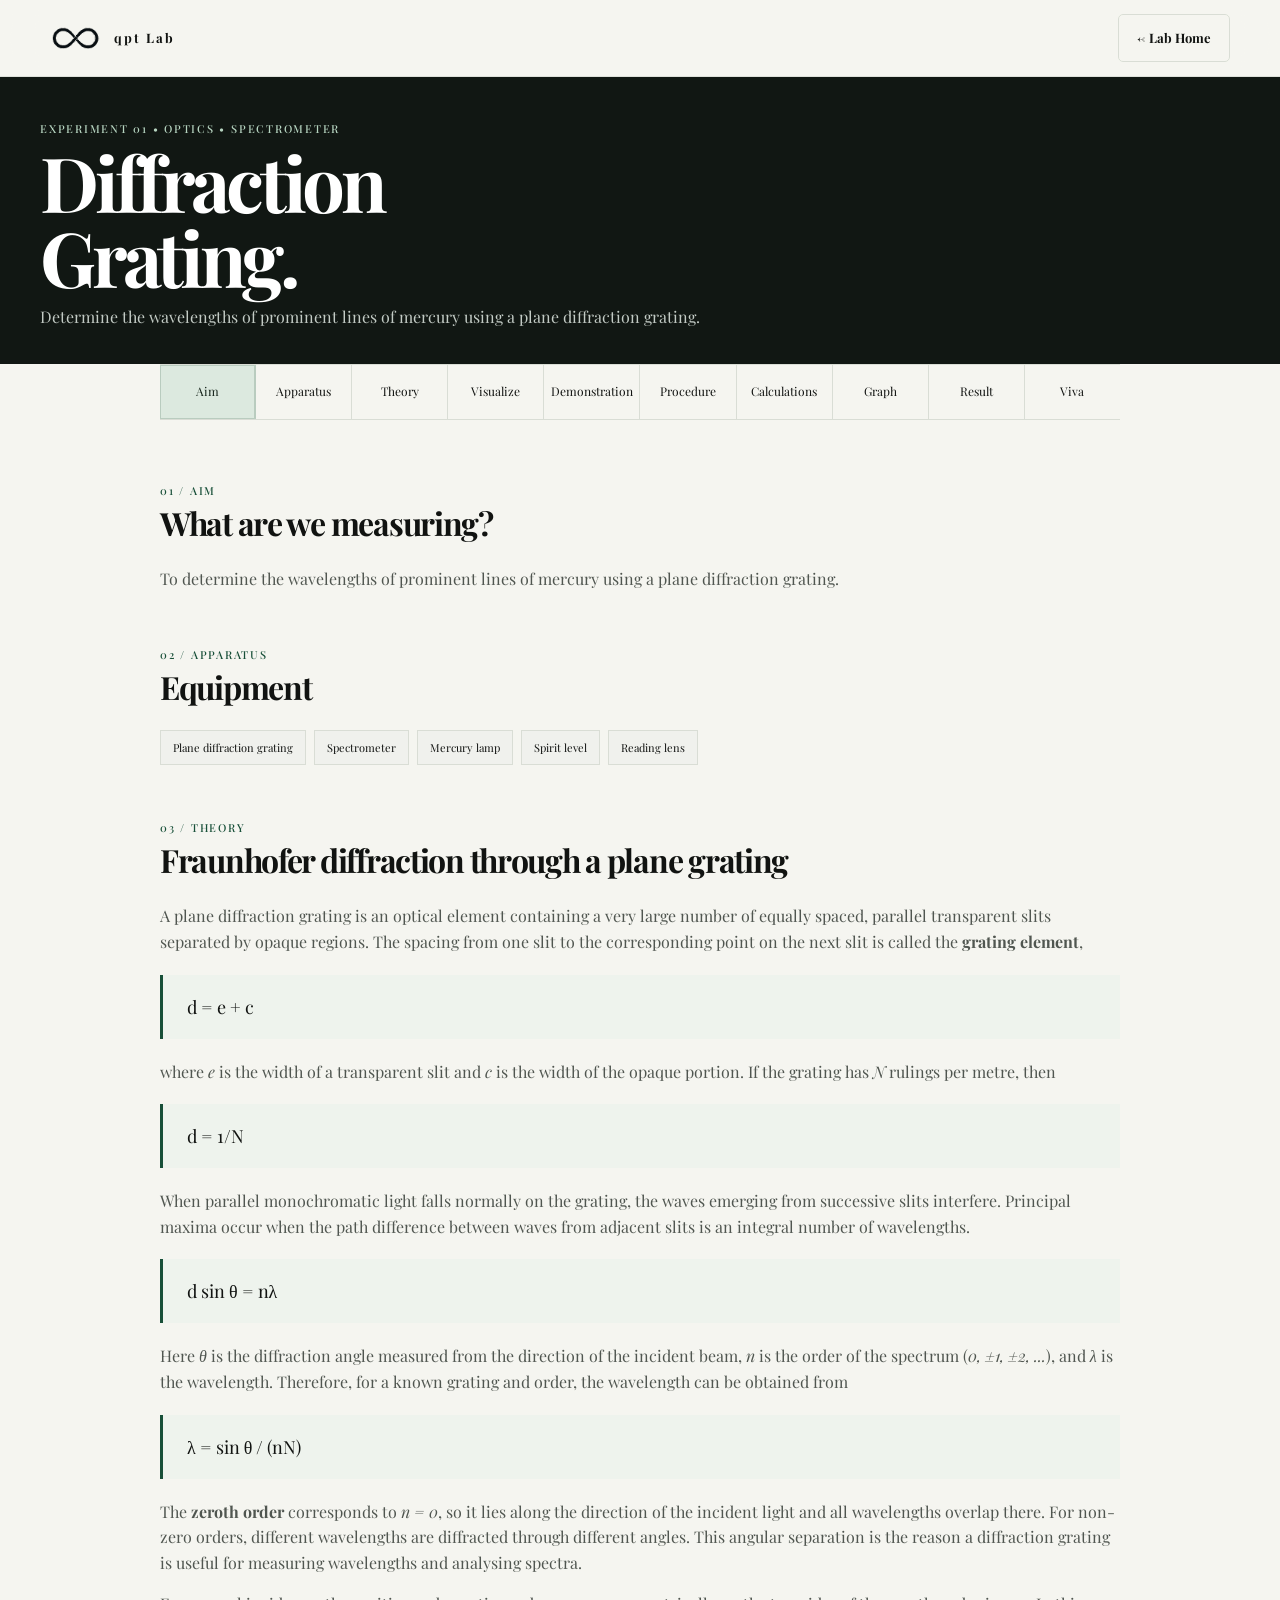
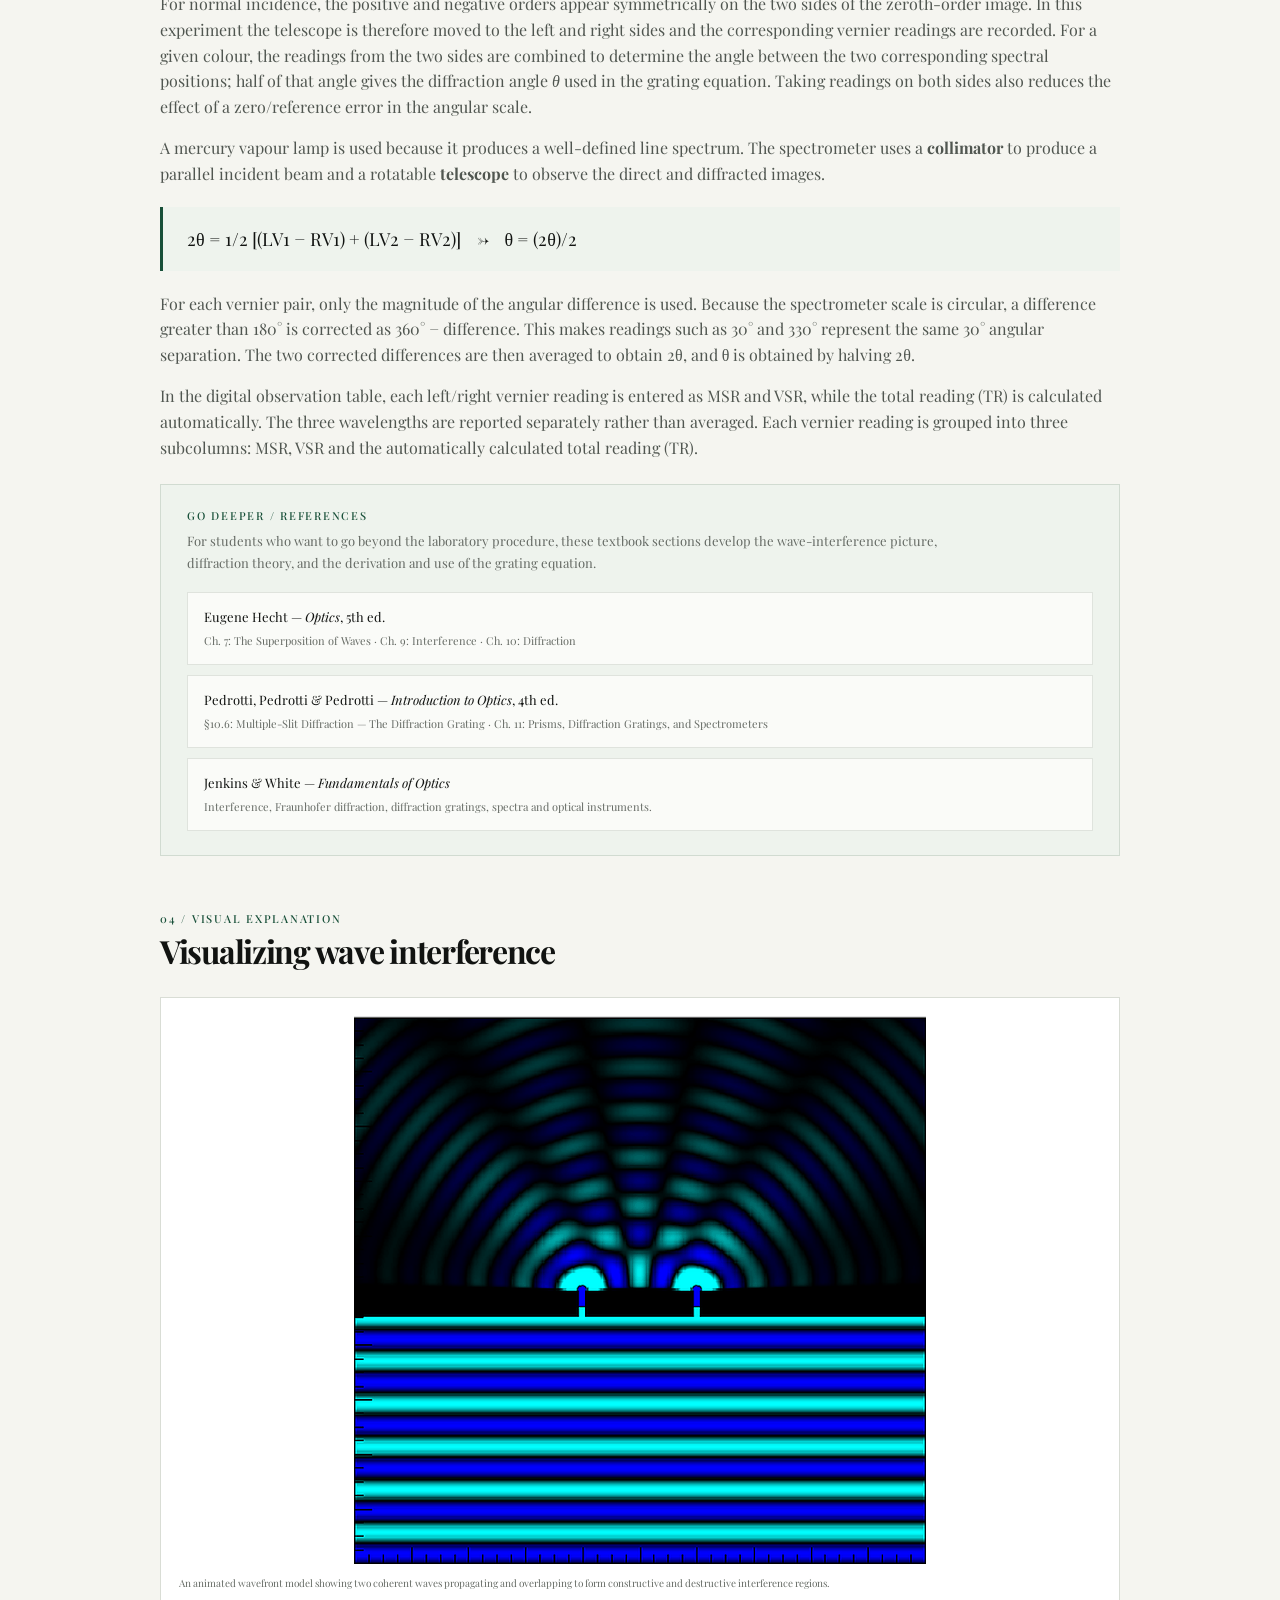
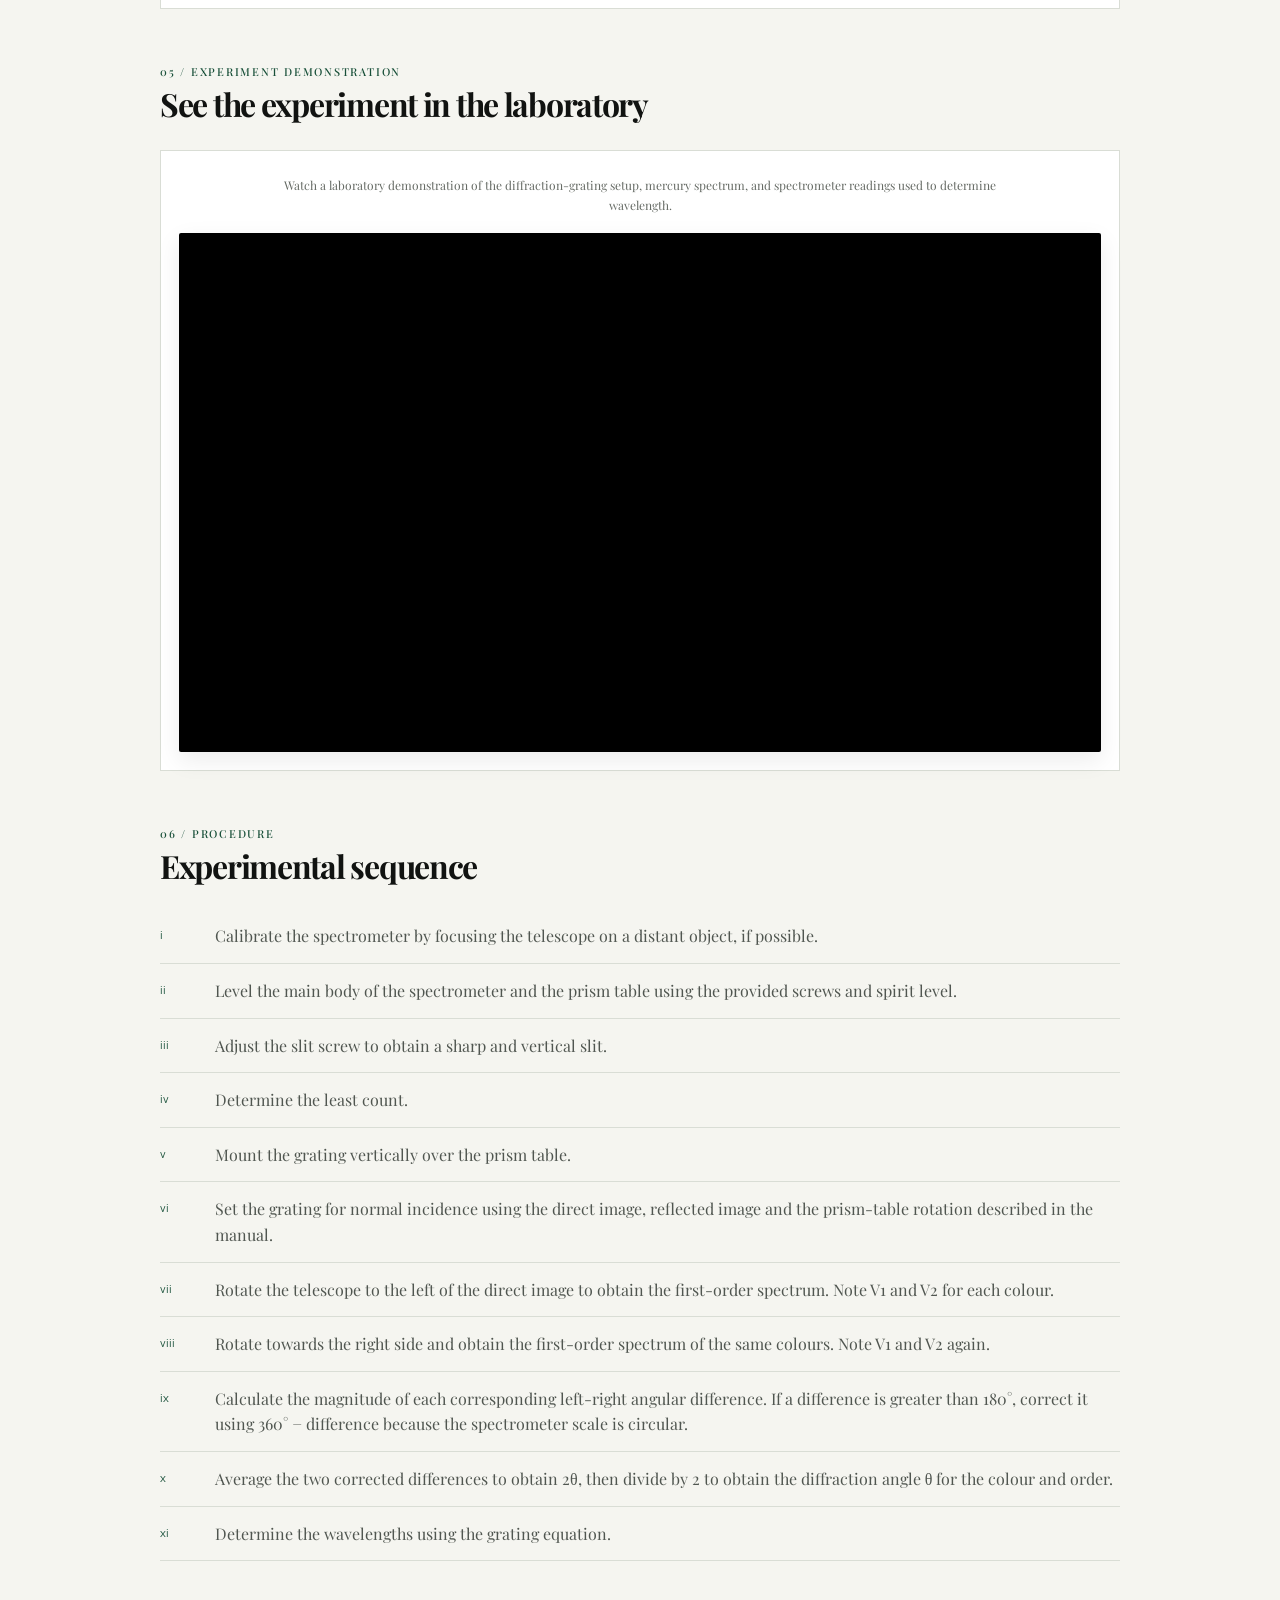
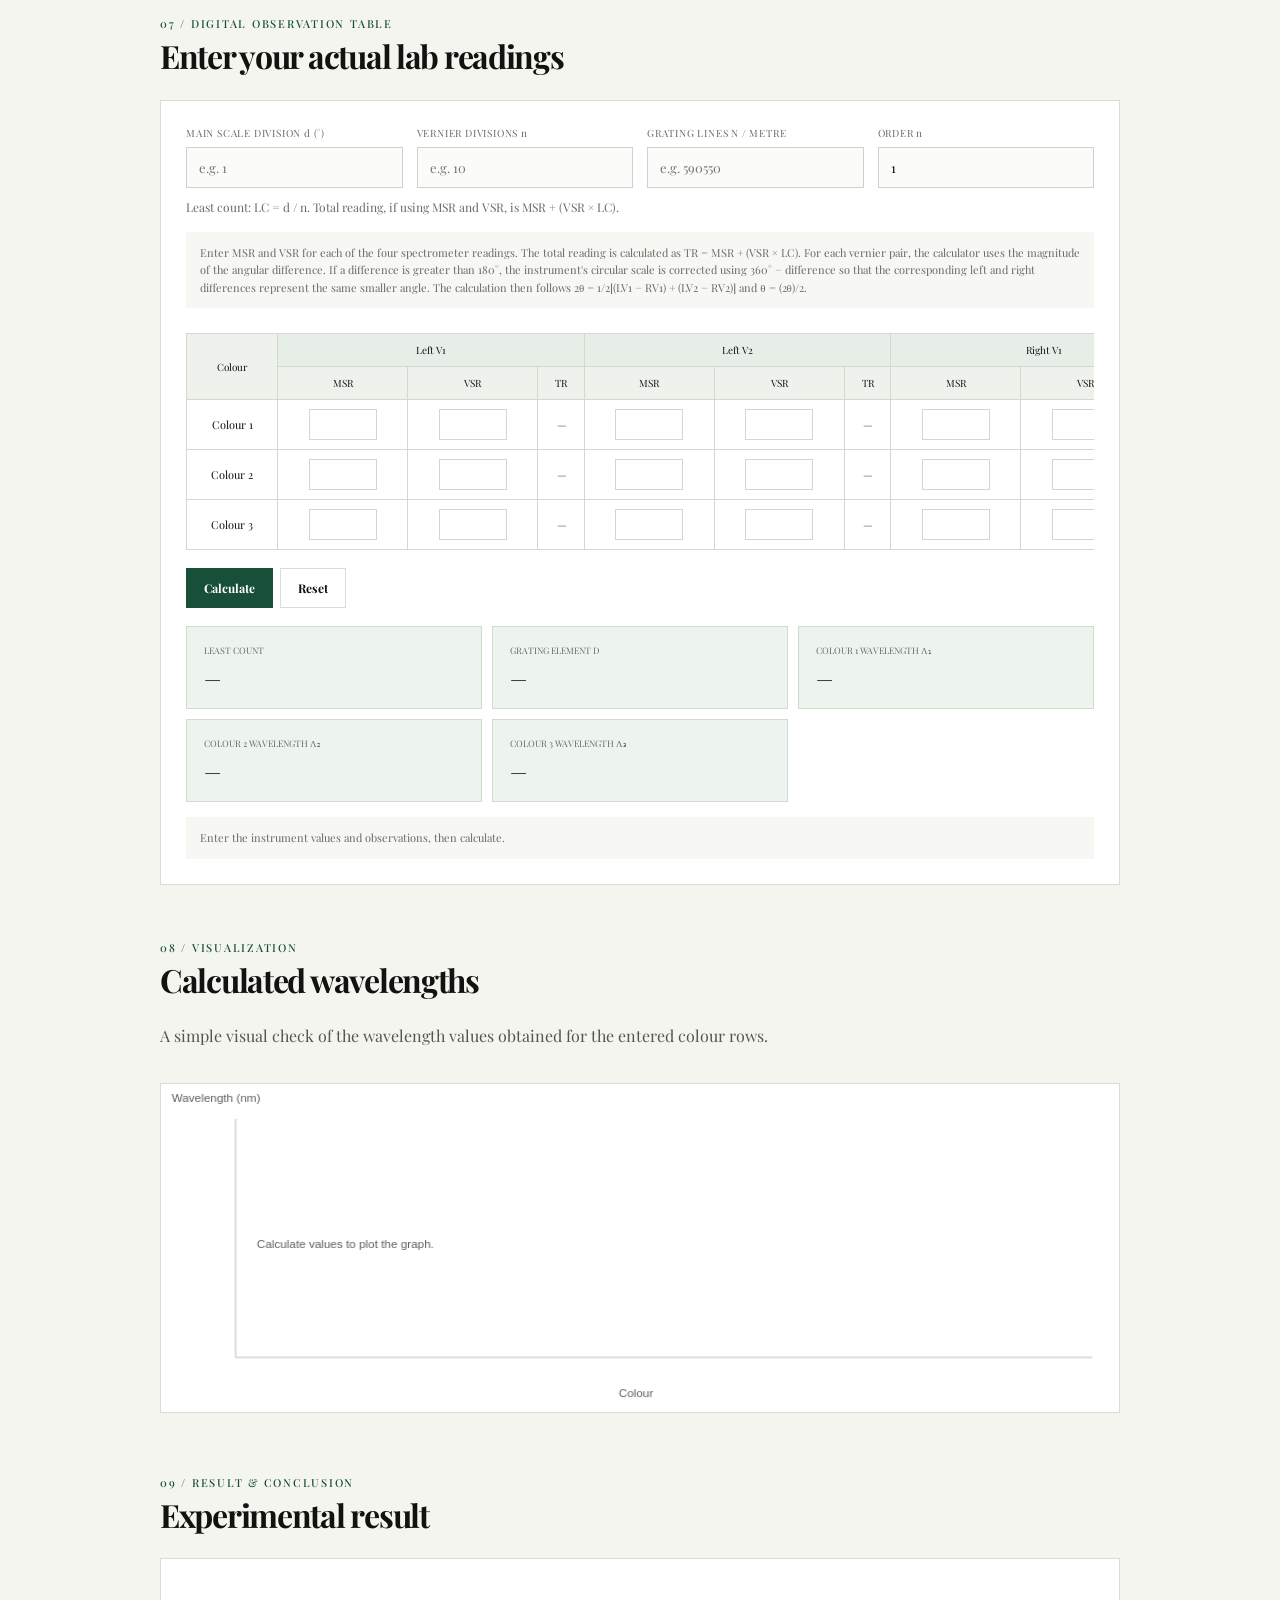
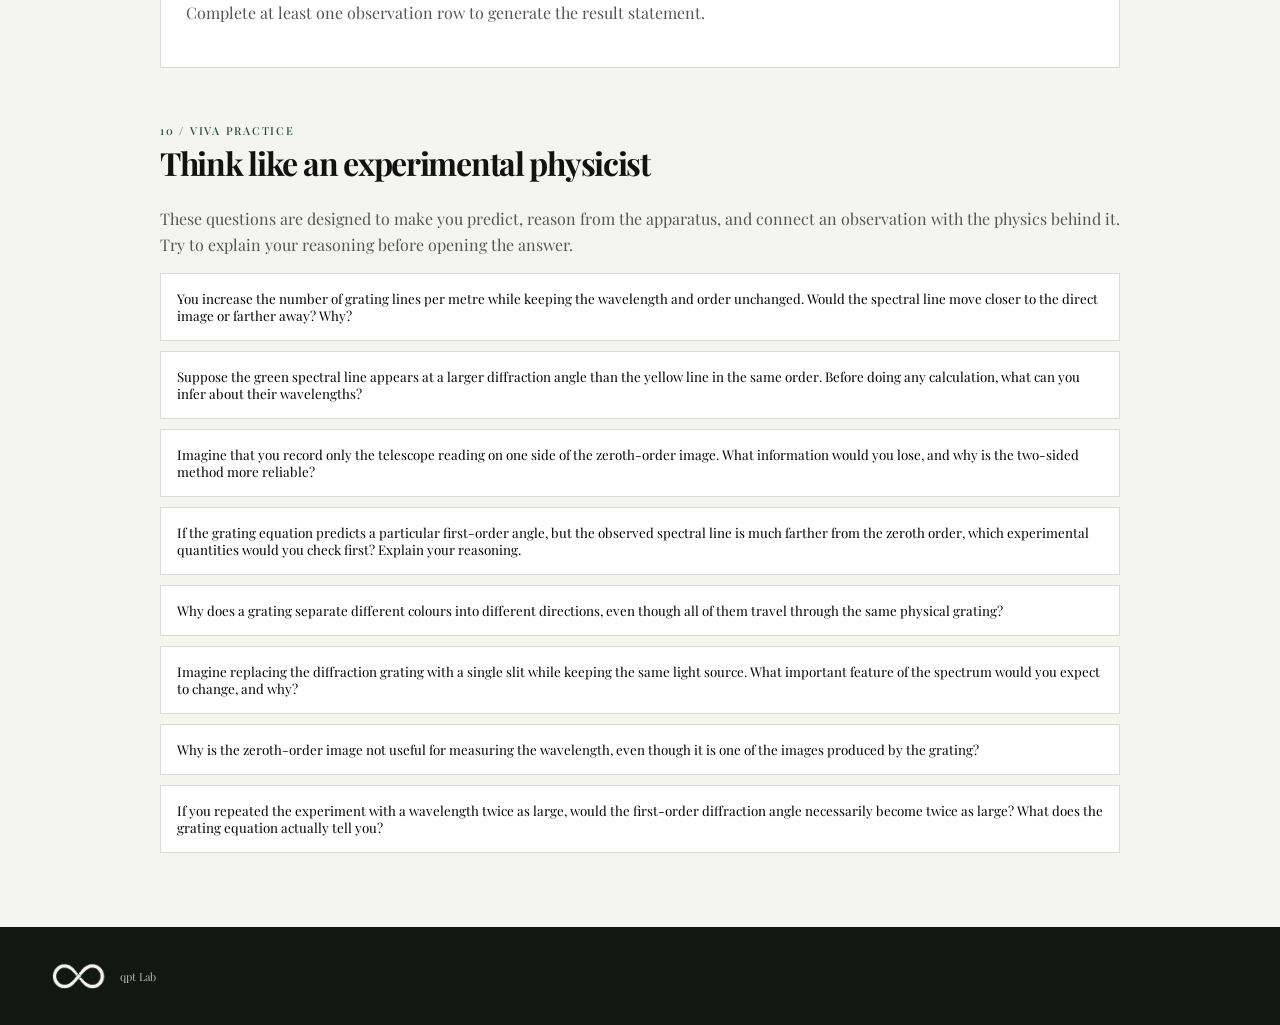
==== commit 3eeea4f6: "Add files via upload" ====
--- a/experiment-01.html
+++ b/experiment-01.html
@@ -48,6 +48,7 @@
 .obs-table th{background:#eef1ec;font:10px "Manrope",sans-serif}
 .obs-table input{width:88px;padding:7px;border:1px solid #d2d7d0;font:11px "Manrope",sans-serif;text-align:center}
 .obs-table .auto{font-family:"Manrope",sans-serif}
+.exp1-observation-table{min-width:1500px}.exp1-observation-table th,.exp1-observation-table td{white-space:nowrap}.exp1-observation-table input{width:68px}.exp1-observation-table th[colspan]{background:#e7ede7}
 .result-grid{display:grid;grid-template-columns:repeat(3,1fr);gap:10px;margin-top:18px}
 .result{background:#edf3ed;border:1px solid #d1dbd1;padding:17px}
 .result span{display:block;font:9px "Manrope",sans-serif;color:var(--muted);text-transform:uppercase}
@@ -218,11 +219,35 @@
   border-left-color: #b9ccbF !important;
 }
 </style>
+
+<style id="v28-unified-experiment-spacing">
+/* V28: unified vertical rhythm across all individual experiment pages. */
+.experiment-page > main.section.container {
+  padding-top: 64px !important;
+  padding-bottom: 64px !important;
+}
+.experiment-page > main.section.container .content-block {
+  margin-bottom: 56px !important;
+}
+.experiment-page > main.section.container .content-block:last-child {
+  margin-bottom: 0 !important;
+}
+@media (max-width: 900px) {
+  .experiment-page > main.section.container {
+    padding-top: 48px !important;
+    padding-bottom: 48px !important;
+  }
+  .experiment-page > main.section.container .content-block {
+    margin-bottom: 44px !important;
+  }
+}
+</style>
+
 </head>
 <body class="experiment-page">
 <header class="site-header">
 <nav class="nav container">
-<a class="brand" href="index.html"><span class="brand-mark" aria-hidden="true"><img src="infinity-logo.png" alt=""></span><span><strong>FOUNDATION OF QUANTUM AND PHOTONIC TECHNOLOGIES LAB</strong></span></a>
+<a class="brand" href="index.html"><span class="brand-mark" aria-hidden="true"><img src="infinity-logo.png" alt=""></span><span><strong>qpt Lab</strong></span></a>
 <a class="button secondary" style="color:var(--ink);border-color:var(--line)" href="index.html">← Lab Home</a>
 </nav>
 </header>
@@ -281,7 +306,9 @@
 
 <div class="equation">2θ = 1/2 [(LV1 − RV1) + (LV2 − RV2)] &nbsp;&nbsp;&nbsp;→&nbsp;&nbsp;&nbsp; θ = (2θ)/2</div>
 
-<p class="prose">In the digital observation table, the calculator implements the equivalent combined expression directly and evaluates each colour independently. The three wavelengths are reported separately rather than averaged.</p>
+<p class="prose">For each vernier pair, only the magnitude of the angular difference is used. Because the spectrometer scale is circular, a difference greater than 180° is corrected as 360° − difference. This makes readings such as 30° and 330° represent the same 30° angular separation. The two corrected differences are then averaged to obtain 2θ, and θ is obtained by halving 2θ.</p>
+
+<p class="prose">In the digital observation table, each left/right vernier reading is entered as MSR and VSR, while the total reading (TR) is calculated automatically. The three wavelengths are reported separately rather than averaged. Each vernier reading is grouped into three subcolumns: MSR, VSR and the automatically calculated total reading (TR).</p>
 
 <div class="deep-references">
 <div class="eyebrow">GO DEEPER / REFERENCES</div>
@@ -325,7 +352,7 @@
 <li>Set the grating for normal incidence using the direct image, reflected image and the prism-table rotation described in the manual.</li>
 <li>Rotate the telescope to the left of the direct image to obtain the first-order spectrum. Note V1 and V2 for each colour.</li>
 <li>Rotate towards the right side and obtain the first-order spectrum of the same colours. Note V1 and V2 again.</li>
-<li>Find the difference of corresponding vernier readings. The manual specifies taking half of the angle obtained as the diffraction angle for the colour and order.</li>
+<li>Calculate the magnitude of each corresponding left-right angular difference. If a difference is greater than 180°, correct it using 360° − difference because the spectrometer scale is circular.</li><li>Average the two corrected differences to obtain 2θ, then divide by 2 to obtain the diffraction angle θ for the colour and order.</li>
 <li>Determine the wavelengths using the grating equation.</li>
 </ol>
 </section>
@@ -340,15 +367,18 @@
 <div class="field"><label>ORDER n</label><input id="order" type="number" step="1" min="1" value="1"></div>
 </div>
 <div class="formula-note">Least count: LC = d / n. Total reading, if using MSR and VSR, is MSR + (VSR × LC).</div>
-<div class="note">Enter the total readings of Vernier 1 and Vernier 2 for the left and right spectra. The page calculates θ using the manual's half-difference method: θ = [(LV1 − RV1) + (LV2 − RV2)] / 4. This is the same calculation represented in the manual's calculation section.</div>
+<div class="note">Enter MSR and VSR for each of the four spectrometer readings. The total reading is calculated as TR = MSR + (VSR × LC). For each vernier pair, the calculator uses the magnitude of the angular difference. If a difference is greater than 180°, the instrument's circular scale is corrected using 360° − difference so that the corresponding left and right differences represent the same smaller angle. The calculation then follows 2θ = 1/2[(LV1 − RV1) + (LV2 − RV2)] and θ = (2θ)/2.</div>
 
 <div class="table-wrap">
-<table class="obs-table">
-<thead><tr><th>Colour</th><th>Left V1</th><th>Right V1</th><th>Left V2</th><th>Right V2</th><th>θ (°)</th><th>λ (nm)</th></tr></thead>
+<table class="obs-table exp1-observation-table">
+<thead>
+<tr><th rowspan="2">Colour</th><th colspan="3">Left V1</th><th colspan="3">Left V2</th><th colspan="3">Right V1</th><th colspan="3">Right V2</th><th rowspan="2">2θ (°)</th><th rowspan="2">θ (°)</th><th rowspan="2">λ (nm)</th></tr>
+<tr><th>MSR</th><th>VSR</th><th>TR</th><th>MSR</th><th>VSR</th><th>TR</th><th>MSR</th><th>VSR</th><th>TR</th><th>MSR</th><th>VSR</th><th>TR</th></tr>
+</thead>
 <tbody>
-<tr><td>Colour 1</td><td><input class="lv1" type="number" step="any"></td><td><input class="rv1" type="number" step="any"></td><td><input class="lv2" type="number" step="any"></td><td><input class="rv2" type="number" step="any"></td><td class="theta auto">—</td><td class="lambda auto">—</td></tr>
-<tr><td>Colour 2</td><td><input class="lv1" type="number" step="any"></td><td><input class="rv1" type="number" step="any"></td><td><input class="lv2" type="number" step="any"></td><td><input class="rv2" type="number" step="any"></td><td class="theta auto">—</td><td class="lambda auto">—</td></tr>
-<tr><td>Colour 3</td><td><input class="lv1" type="number" step="any"></td><td><input class="rv1" type="number" step="any"></td><td><input class="lv2" type="number" step="any"></td><td><input class="rv2" type="number" step="any"></td><td class="theta auto">—</td><td class="lambda auto">—</td></tr>
+<tr><td>Colour 1</td><td><input class="lv1m" type="number" step="any"></td><td><input class="lv1v" type="number" step="any"></td><td class="lv1t auto">—</td><td><input class="lv2m" type="number" step="any"></td><td><input class="lv2v" type="number" step="any"></td><td class="lv2t auto">—</td><td><input class="rv1m" type="number" step="any"></td><td><input class="rv1v" type="number" step="any"></td><td class="rv1t auto">—</td><td><input class="rv2m" type="number" step="any"></td><td><input class="rv2v" type="number" step="any"></td><td class="rv2t auto">—</td><td class="twotheta auto">—</td><td class="theta auto">—</td><td class="lambda auto">—</td></tr>
+<tr><td>Colour 2</td><td><input class="lv1m" type="number" step="any"></td><td><input class="lv1v" type="number" step="any"></td><td class="lv1t auto">—</td><td><input class="lv2m" type="number" step="any"></td><td><input class="lv2v" type="number" step="any"></td><td class="lv2t auto">—</td><td><input class="rv1m" type="number" step="any"></td><td><input class="rv1v" type="number" step="any"></td><td class="rv1t auto">—</td><td><input class="rv2m" type="number" step="any"></td><td><input class="rv2v" type="number" step="any"></td><td class="rv2t auto">—</td><td class="twotheta auto">—</td><td class="theta auto">—</td><td class="lambda auto">—</td></tr>
+<tr><td>Colour 3</td><td><input class="lv1m" type="number" step="any"></td><td><input class="lv1v" type="number" step="any"></td><td class="lv1t auto">—</td><td><input class="lv2m" type="number" step="any"></td><td><input class="lv2v" type="number" step="any"></td><td class="lv2t auto">—</td><td><input class="rv1m" type="number" step="any"></td><td><input class="rv1v" type="number" step="any"></td><td class="rv1t auto">—</td><td><input class="rv2m" type="number" step="any"></td><td><input class="rv2v" type="number" step="any"></td><td class="rv2t auto">—</td><td class="twotheta auto">—</td><td class="theta auto">—</td><td class="lambda auto">—</td></tr>
 </tbody>
 </table>
 </div>
@@ -391,7 +421,14 @@
 </div>
 </main>
 
-<footer><div class="container footer-inner"><span class="footer-brand"><span class="footer-mark" aria-hidden="true"><img src="infinity-logo.png" alt=""></span><span>FOUNDATION OF QUANTUM AND PHOTONIC TECHNOLOGIES LAB</span></span><span>Experiment 01 • Diffraction Grating</span></div></footer>
+<footer>
+  <div class="container footer-inner">
+    <span class="footer-brand">
+      <span class="footer-mark" aria-hidden="true"><img src="infinity-logo.png" alt=""></span>
+      <span>qpt Lab</span>
+    </span>
+  </div>
+</footer>
 
 <script>
 const $=s=>document.querySelector(s), $$=s=>[...document.querySelectorAll(s)];
@@ -425,16 +462,33 @@
 
  const lambdas=[];
  $$(".obs-table tbody tr").forEach((row,i)=>{
-   const v=[...row.querySelectorAll("input")].map(x=>parseFloat(x.value));
-   if(v.every(Number.isFinite)){
-     const [lv1,rv1,lv2,rv2]=v;
-     const theta=Math.abs(((lv1-rv1)+(lv2-rv2))/4);
+   const get=(cls)=>parseFloat(row.querySelector("."+cls).value);
+   const pairs=[
+     [get("lv1m"),get("lv1v"),"lv1t"],
+     [get("rv1m"),get("rv1v"),"rv1t"],
+     [get("lv2m"),get("lv2v"),"lv2t"],
+     [get("rv2m"),get("rv2v"),"rv2t"]
+   ];
+   const totals=pairs.map(([m,v,tc])=>{
+     const t=Number.isFinite(m)&&Number.isFinite(v)?m+v*lc:null;
+     row.querySelector("."+tc).textContent=t===null?"—":t.toFixed(4);
+     return t;
+   });
+   if(totals.every(Number.isFinite)){
+     const [lv1,rv1,lv2,rv2]=totals;
+     const correctedDifference=(a,b)=>{ const raw=Math.abs(a-b); return raw>180?360-raw:raw; };
+     const d1=correctedDifference(lv1,rv1);
+     const d2=correctedDifference(lv2,rv2);
+     const twoTheta=(d1+d2)/2;
+     const theta=twoTheta/2;
      const lambdaM=Math.sin(theta*Math.PI/180)/(order*N);
      const lambdaNm=lambdaM*1e9;
+     row.querySelector(".twotheta").textContent=twoTheta.toFixed(4);
      row.querySelector(".theta").textContent=theta.toFixed(4);
      row.querySelector(".lambda").textContent=lambdaNm.toFixed(2);
      lambdas.push(lambdaNm);
    }else{
+     row.querySelector(".twotheta").textContent="—";
      row.querySelector(".theta").textContent="—";
      row.querySelector(".lambda").textContent="—";
      lambdas.push(null);
@@ -668,6 +722,26 @@
 })();
 </script>
 
+<style id="qptlab-dark-final">
+html[data-theme="dark"] .site-header{background:rgba(17,21,19,.94)!important;border-bottom-color:#39423d!important}
+html[data-theme="dark"] .nav-links{background:#111513!important}
+html[data-theme="dark"] .nav-links a{color:var(--ink)}
+html[data-theme="dark"] .content-block h2,html[data-theme="dark"] .section-heading h2,html[data-theme="dark"] .card-body h3,html[data-theme="dark"] .feature h3,html[data-theme="dark"] .about-panel h2{color:var(--ink)}
+html[data-theme="dark"] .exp-hero,html[data-theme="dark"] .exp4-hero{background:#0b0e0c!important}
+html[data-theme="dark"] .lab-panel,html[data-theme="dark"] .visual-box,html[data-theme="dark"] .video-box,html[data-theme="dark"] .viva,html[data-theme="dark"] .result{color:var(--ink)!important}
+html[data-theme="dark"] .video-heading-content p,html[data-theme="dark"] .caption,html[data-theme="dark"] .formula-note,html[data-theme="dark"] .note{color:var(--muted)!important}
+html[data-theme="dark"] .obs-table th{color:var(--ink)!important;background:#252d28!important}
+html[data-theme="dark"] .obs-table td{background:#171c19!important;color:var(--ink)!important}
+html[data-theme="dark"] .obs-table input,html[data-theme="dark"] .field input{background:#0f1311!important;color:#eef2ee!important;border-color:#48534c!important}
+html[data-theme="dark"] .button.secondary{color:#eef2ee!important;border-color:#536158!important}
+html[data-theme="dark"] .quick-access-inner{color:var(--ink)!important}
+html[data-theme="dark"] .quick-access-label{color:var(--muted)!important}
+html[data-theme="dark"] .today-section,html[data-theme="dark"] .schedule-section{background:var(--bg)!important}
+html[data-theme="dark"] .session-card,html[data-theme="dark"] .today-empty{background:var(--surface)!important;border-color:var(--line)!important;color:var(--ink)!important}
+html[data-theme="dark"] .session-main span{color:var(--muted)!important}
+</style>
+
+<script src="theme.js"></script>
 </body>
 </html>
 
--- a/style.css
+++ b/style.css
@@ -36,23 +36,116 @@
 }
 .brand { display:flex; align-items:center; gap:12px; }
 .brand-mark {
-  width:40px; height:40px; display:grid; place-items:center;
-  border:1px solid var(--ink); border-radius:50%; font-size:22px;
-}
+  width:42px; height:42px; display:grid; place-items:center;
+  border:0; border-radius:0; font-size:22px;
+}
+.brand-mark img { width:42px; height:42px; object-fit:contain; display:block; }
+.brand-name { font:600 14px/1.1 "Manrope", sans-serif; letter-spacing:.08em; text-transform:none; }
 .brand strong { display:block; font-size:13px; letter-spacing:.16em; }
 .brand small { display:block; color:var(--muted); font-size:10px; letter-spacing:.03em; }
 .nav-links { display:flex; gap:30px; font-size:13px; font-weight:600; }
 .nav-links a:hover { color:var(--accent); }
 .menu-toggle { display:none; background:none; border:0; font-size:24px; }
 
+/* Homepage: navigation floats over the hero, like a modern landing-page masthead. */
+.home-site-header {
+  position:absolute; top:0; left:0; right:0; z-index:50;
+  background:transparent;
+  border-bottom:0;
+  backdrop-filter:none;
+}
+.home-site-header .nav {
+  min-height:72px;
+  padding-top:4px;
+}
+.home-site-header .brand {
+  color:#fff;
+  text-shadow:0 1px 10px rgba(0,0,0,.55);
+}
+.home-site-header .brand-name {
+  color:#fff;
+  font-size:14px;
+  font-weight:600;
+  letter-spacing:.08em;
+}
+.home-site-header .brand-mark img {
+  filter:brightness(0) invert(1);
+}
+.home-site-header .nav-links {
+  gap:4px;
+  align-items:center;
+}
+.home-site-header .nav-links a {
+  color:#fff;
+  background:rgba(10,15,18,.16);
+  border:1px solid rgba(255,255,255,.28);
+  border-radius:999px;
+  padding:7px 14px;
+  font-size:11px;
+  font-weight:500;
+  letter-spacing:.02em;
+  backdrop-filter:blur(7px);
+  -webkit-backdrop-filter:blur(7px);
+  text-shadow:0 1px 6px rgba(0,0,0,.45);
+}
+.home-site-header .nav-links a:hover {
+  color:#fff;
+  background:rgba(255,255,255,.12);
+  border-color:rgba(255,255,255,.55);
+  transform:translateY(-1px);
+}
+.home-site-header .theme-toggle {
+  color:#fff;
+  background:rgba(10,15,18,.16);
+  border-color:rgba(255,255,255,.32);
+  backdrop-filter:blur(7px);
+  -webkit-backdrop-filter:blur(7px);
+  text-shadow:0 1px 6px rgba(0,0,0,.45);
+}
+.home-site-header .theme-toggle:hover {
+  color:#fff;
+  background:rgba(255,255,255,.12);
+  border-color:rgba(255,255,255,.55);
+}
+
+/* Homepage navigation search: compact, transparent and overlaid so results never change header height. */
+.home-nav-tools{display:flex;align-items:center;gap:8px;margin-left:auto;position:relative;z-index:120;}
+.nav-search{position:relative;display:flex;align-items:center;height:34px;border:1px solid rgba(255,255,255,.28);border-radius:999px;background:rgba(10,15,18,.16);backdrop-filter:blur(7px);-webkit-backdrop-filter:blur(7px);transition:width .2s ease,border-color .2s ease,background .2s ease;}
+.nav-search:focus-within{border-color:rgba(255,255,255,.55);background:rgba(10,15,18,.25);}
+.nav-search input{width:112px;min-width:0;border:0;outline:0;background:transparent;color:#fff;padding:7px 4px 7px 13px;font:500 11px/1.1 "Manrope",sans-serif;}
+.nav-search input::placeholder{color:rgba(255,255,255,.72);}
+.nav-search button{width:30px;height:30px;margin-right:2px;border:0;border-radius:50%;background:transparent;color:#fff;cursor:pointer;font:20px/1 Georgia,serif;padding:0;text-shadow:0 1px 6px rgba(0,0,0,.45);}
+.nav-search button:hover{background:rgba(255,255,255,.12);}
+.nav-search-results{position:absolute;top:calc(100% + 8px);right:0;width:320px;max-height:360px;overflow:auto;padding:7px;border:1px solid rgba(255,255,255,.22);border-radius:14px;background:rgba(10,15,18,.94);box-shadow:0 18px 45px rgba(0,0,0,.38);backdrop-filter:blur(16px);-webkit-backdrop-filter:blur(16px);display:none;}
+.nav-search-results.open{display:block;}
+.nav-search-result{display:block;width:100%;box-sizing:border-box;padding:10px 11px;border:0;border-radius:9px;text-decoration:none;color:#fff;text-align:left;background:transparent;cursor:pointer;}
+.nav-search-result:hover,.nav-search-result:focus{background:rgba(255,255,255,.10);outline:none;}
+.nav-search-result strong{display:block;font:600 12px/1.25 "Manrope",sans-serif;color:#fff;}
+.nav-search-result span{display:block;margin-top:3px;font:11px/1.4 "Manrope",sans-serif;color:rgba(255,255,255,.68);}
+.nav-search-result em{font-style:normal;color:#9bd8bb;}
+.nav-search-message{padding:11px;font:11px/1.45 "Manrope",sans-serif;color:rgba(255,255,255,.68);}
+.nav-search-results::-webkit-scrollbar{width:7px}.nav-search-results::-webkit-scrollbar-thumb{background:rgba(255,255,255,.2);border-radius:999px}
+.sr-only{position:absolute;width:1px;height:1px;padding:0;margin:-1px;overflow:hidden;clip:rect(0,0,0,0);white-space:nowrap;border:0;}
+@media (max-width:900px){
+  .home-nav-tools{gap:5px;}
+  .nav-search input{width:88px;}
+  .nav-search-results{width:min(310px,calc(100vw - 30px));right:0;}
+}
+@media (max-width:680px){
+  .home-nav-tools{flex-wrap:nowrap;}
+  .nav-search{order:0;}
+  .nav-search input{width:72px;padding-left:10px;}
+  .nav-search button{width:28px;}
+}
+
 .hero {
-  min-height: 500px; position:relative; overflow:hidden;
+  min-height: 440px; position:relative; overflow:hidden;
   background: var(--dark); color:white; display:flex; align-items:center;
   isolation:isolate;
 }
 .hero::before {
   content:""; position:absolute; inset:0; z-index:-2;
-  background-image: var(--hero-image, url("hero-blue.jpg"));
+  background-image: var(--hero-image, url("qpt-hero-wave-clean3.webp"));
   background-size:cover; background-position:center;
   background-repeat:no-repeat;
   transform:scale(1.015);
@@ -60,7 +153,7 @@
 /* A restrained overlay keeps the typography readable without hiding the physics imagery. */
 .hero::after {
   content:""; position:absolute; inset:0; z-index:-1;
-  background:linear-gradient(90deg, rgba(0,0,0,.68) 0%, rgba(0,0,0,.54) 42%, rgba(0,0,0,.28) 75%, rgba(0,0,0,.38) 100%);
+  background:linear-gradient(90deg, rgba(0,0,0,.62) 0%, rgba(0,0,0,.42) 48%, rgba(0,0,0,.18) 78%, rgba(0,0,0,.32) 100%);
 }
 .hero-grid {
   position:absolute; inset:0; opacity:.07; z-index:0; pointer-events:none;
@@ -69,18 +162,28 @@
   background-size: 70px 70px;
   mask-image: radial-gradient(circle at 60% 45%, black, transparent 70%);
 }
-.hero-content { position:relative; z-index:2; padding:50px 0; }
+ .hero-content { position:relative; z-index:2; padding:62px 0 48px; max-width:var(--max); }
 .eyebrow {
   font: 500 11px/1.2 "Manrope", sans-serif;
   letter-spacing:.16em; color:var(--accent);
 }
 .hero .eyebrow { color:#b7d5c1; }
-.hero h1 {
-  font-size:clamp(48px, 7vw, 92px); line-height:.98;
-  letter-spacing:-.055em; max-width:800px; margin:24px 0;
+ .hero h1 {
+  font-size:clamp(48px, 6.2vw, 82px);
+  line-height:.94;
+  letter-spacing:-.055em;
+  max-width:760px;
+  margin:22px 0 18px;
+  font-weight:700;
 }
 .hero h1 span { color:#a7cdb4; }
-.hero p { max-width:620px; color:#c2c8c3; font-size:17px; }
+.hero .hero-description {
+  max-width:590px;
+  margin:0;
+  color:#d3d8d4;
+  font-size:15px;
+  line-height:1.55;
+}
 .hero-actions { display:flex; gap:12px; margin-top:34px; flex-wrap:wrap; }
 .button {
   display:inline-flex; align-items:center; padding:13px 18px;
@@ -88,6 +191,21 @@
 }
 .button.primary { background:#dfeee3; color:#142319; }
 .button.secondary { border:1px solid #536158; color:white; }
+.hero-visual-dots {
+  position:absolute;
+  left:30px;
+  bottom:30px;
+  z-index:3;
+  display:flex;
+  gap:6px;
+}
+.hero-visual-dots span {
+  width:6px;height:6px;border-radius:50%;
+  border:1px solid rgba(255,255,255,.75);
+  background:rgba(255,255,255,.12);
+}
+.hero-visual-dots span:first-child { background:#fff; }
+
 .hero-equation {
   position:absolute; right:7%; top:20%; display:flex; flex-direction:column;
   gap:20px; color:#6f8276; font:500 18px "Manrope",sans-serif;
@@ -107,7 +225,7 @@
 .experiment-search-heading { width:min(520px, 100%); margin-top:4px; }
 .experiment-search-wrap { max-width:none; margin-top:0; }
 .experiment-search-results { max-width:none; }
-@media (max-width: 720px) { .experiment-search-heading { width:100%; margin-top:18px; } }
+
 .experiment-grid { display:grid; grid-template-columns:repeat(2,1fr); gap:16px; }
 .experiment-card {
   min-height:300px; background:var(--surface); border:1px solid var(--line);
@@ -153,7 +271,11 @@
   }
   .nav-links.open { display:flex; }
   .menu-toggle { display:block; }
-  .hero { min-height:500px; }
+  .home-site-header .nav { min-height:70px; }
+  .hero { min-height:400px; }
+  .hero-content { padding:62px 0 42px; }
+  .hero h1 { font-size:clamp(34px, 9vw, 58px); }
+  .hero .hero-tagline { font-size:21px; }
   .hero-equation { opacity:.25; right:-30px; }
   .section-heading { flex-direction:column; align-items:start; }
   .experiment-grid, .feature-grid, .about { grid-template-columns:1fr; }
@@ -384,10 +506,18 @@
 .session-main strong { display:block; font-size:17px; }
 .session-main span { display:block; margin-top:4px; color:var(--muted); font-size:12px; }
 .today-empty { padding:26px 20px; border:1px dashed #c9cec7; color:var(--muted); font-size:13px; background:#fafbf8; }
+.upcoming-heading { margin-top:28px; margin-bottom:12px; padding-top:22px; border-top:1px solid var(--line); font-size:10px; letter-spacing:.18em; color:var(--muted); }
+.upcoming-list { display:grid; gap:8px; }
+.upcoming-card { display:grid; grid-template-columns:125px 120px 1fr; gap:16px; align-items:center; border:1px solid var(--line); background:transparent; padding:13px 16px; }
+.upcoming-date { font-size:12px; color:var(--muted); }
+.upcoming-time { font-size:14px; }
+.upcoming-main { border-left:1px solid var(--line); padding-left:16px; }
+.upcoming-main strong { display:block; font-size:13px; }
+.upcoming-main span { display:block; margin-top:3px; color:var(--muted); font-size:11px; }
 .today-actions { display:flex; gap:10px; flex-wrap:wrap; margin-top:22px; }
 .today-actions .dark-button { color:var(--ink) !important; border:1px solid var(--line); background:transparent; text-decoration:none; }
 .today-actions .dark-button:hover { color:var(--ink) !important; background:#f1f4ef; }
-@media(max-width:600px){ .today-panel { padding:20px; } .today-date { text-align:left; } .session-card { grid-template-columns:1fr; gap:10px; } .session-main { border-left:0; border-top:1px solid var(--line); padding-left:0; padding-top:12px; } .today-actions .button { width:100%; justify-content:center; } }
+@media(max-width:600px){ .today-panel { padding:20px; } .today-date { text-align:left; } .session-card { grid-template-columns:1fr; gap:10px; } .session-main { border-left:0; border-top:1px solid var(--line); padding-left:0; padding-top:12px; } .upcoming-card { grid-template-columns:1fr 1fr; gap:8px 12px; } .upcoming-main { grid-column:1 / -1; border-left:0; border-top:1px solid var(--line); padding-left:0; padding-top:9px; } .today-actions .button { width:100%; justify-content:center; } }
 
 /* Lab identity mark — matching infinity symbol in a circle */
 .brand-mark {
@@ -577,7 +707,7 @@
 .experiment-card.placeholder-card .card-body p { opacity: .65; }
 
 /* V41: book/chapter reference blocks */
-.deep-references{margin-top:24px;padding:24px 26px;background:#fff;border:1px solid var(--line)}
+.deep-references{margin-top:24px;padding:24px 26px;background:#eef3ed;border:1px solid #d1dbd1}
 .deep-references .eyebrow{margin-bottom:8px}
 .deep-references-intro{margin:0 0 18px;max-width:760px;color:var(--muted);font-size:13px;line-height:1.7}
 .deep-reference-list{display:grid;grid-template-columns:1fr;gap:10px}
@@ -624,3 +754,382 @@
 }
 
 .lab-search-result span:not(.result-arrow){max-width:720px}.lab-search-result:hover{background:rgba(23,79,59,.035)}
+
+
+/* V28: unified vertical rhythm across the homepage. */
+.section { padding: 64px 0 !important; }
+.today-section { padding-top: 64px !important; padding-bottom: 64px !important; }
+.section-heading { margin-bottom: 32px; }
+@media (max-width: 800px) {
+  .section { padding: 48px 0 !important; }
+  .today-section { padding-top: 48px !important; padding-bottom: 48px !important; }
+}
+
+/* Colored navigation boxes */
+.nav-links a {
+  padding: 8px 14px;
+  border: 1px solid transparent;
+  border-radius: 999px;
+  transition: background-color .2s ease, border-color .2s ease, color .2s ease, transform .2s ease;
+}
+
+@media (max-width: 800px) {
+  .nav-links a { display: block; width: 100%; }
+}
+
+/* V31: site-wide dark mode */
+.theme-toggle{
+  display:inline-flex;align-items:center;gap:7px;padding:7px 11px;border:1px solid var(--line);
+  border-radius:999px;background:var(--surface);color:var(--ink);font:600 12px "Playfair Display",Georgia,serif;
+  cursor:pointer;transition:background-color .2s ease,border-color .2s ease,color .2s ease,transform .2s ease;
+  margin-left:10px;white-space:nowrap;
+}
+.theme-toggle:hover{transform:translateY(-1px);border-color:var(--accent)}
+.theme-icon{font-size:15px;line-height:1}
+.nav .theme-toggle{flex:0 0 auto}
+
+html[data-theme="dark"]{
+  --bg:#111513;--surface:#1a201d;--ink:#eef2ee;--muted:#aab3ad;--line:#39423d;
+  --accent:#8fc7a7;--accent-2:#26382e;--dark:#0b0e0c;
+}
+html[data-theme="dark"] body{background:var(--bg);color:var(--ink)}
+html[data-theme="dark"] .site-header{background:rgba(17,21,19,.88);border-bottom-color:rgba(57,66,61,.9)}
+html[data-theme="dark"] .brand-mark{border-color:var(--ink)}
+/* V27: keep the QPT Lab infinity mark visible in dark mode on every page, including the homepage. */
+html[data-theme="dark"] .home-site-header .brand-mark img{filter:brightness(0) invert(1) !important;}
+html[data-theme="dark"] .home-site-header .brand-name{color:#fff !important;}
+html[data-theme="dark"] footer .footer-mark img{filter:invert(1) !important;}
+html[data-theme="dark"] .nav-links a:hover{color:var(--accent)}
+html[data-theme="dark"] .nav-links a:nth-child(1){background:#20382b;border-color:#31533f;color:#a9d6ba}
+html[data-theme="dark"] .nav-links a:nth-child(2){background:#223140;border-color:#354a5c;color:#aec9df}
+html[data-theme="dark"] .nav-links a:nth-child(3){background:#3b3524;border-color:#5b4e30;color:#dec994}
+html[data-theme="dark"] .nav-links a:nth-child(4){background:#382d3d;border-color:#55455d;color:#d0b8d8}
+html[data-theme="dark"] .nav-links a:nth-child(1):hover{background:#294936}
+html[data-theme="dark"] .nav-links a:nth-child(2):hover{background:#2c4052}
+html[data-theme="dark"] .nav-links a:nth-child(3):hover{background:#4a412c}
+html[data-theme="dark"] .nav-links a:nth-child(4):hover{background:#493a50}
+html[data-theme="dark"] .experiment-card,
+html[data-theme="dark"] .about-panel,
+html[data-theme="dark"] .about-stat,
+html[data-theme="dark"] .visual-box,
+html[data-theme="dark"] .lab-panel,
+html[data-theme="dark"] .viva,
+html[data-theme="dark"] .today-panel{background:var(--surface);border-color:var(--line)}
+html[data-theme="dark"] .experiment-card.featured{background:#202a24}
+html[data-theme="dark"] .feature-section{background:#18201c}
+html[data-theme="dark"] .feature-grid{background:#344039;border-color:#344039}
+html[data-theme="dark"] .feature{background:#18201c}
+html[data-theme="dark"] .feature p,
+html[data-theme="dark"] .card-body p,
+html[data-theme="dark"] .about-panel p,
+html[data-theme="dark"] .section-heading>p,
+html[data-theme="dark"] .about-stat span{color:var(--muted)}
+html[data-theme="dark"] .equation{background:#202b24}
+html[data-theme="dark"] .chip{background:#202621;border-color:var(--line);color:var(--ink)}
+html[data-theme="dark"] .visual-box{background:#171c19}
+html[data-theme="dark"] .lab-panel{background:#171c19}
+html[data-theme="dark"] .field input,
+html[data-theme="dark"] .obs-table input{background:#111613;color:var(--ink);border-color:#48534c}
+html[data-theme="dark"] .obs-table th{background:#252d28;border-color:var(--line)}
+html[data-theme="dark"] .obs-table td{border-color:var(--line)}
+html[data-theme="dark"] .result{background:#202b24;border-color:#35453b}
+html[data-theme="dark"] .button-reset{background:#1a201d;color:var(--ink);border-color:var(--line)}
+html[data-theme="dark"] .note{background:#1d2420;color:var(--muted)}
+html[data-theme="dark"] .quick-access-bar{background:#151a17!important;border-color:var(--line)!important}
+html[data-theme="dark"] .quick-access-links a{color:var(--muted)!important}
+html[data-theme="dark"] .quick-access-links a:hover{color:var(--accent)!important}
+html[data-theme="dark"] .lab-search-wrap{background:#171c19;border-color:var(--line)}
+html[data-theme="dark"] .lab-search-wrap input{color:var(--ink)}
+html[data-theme="dark"] .lab-search-wrap input::placeholder{color:#7f8982}
+html[data-theme="dark"] .lab-search-wrap button{background:#2b684d;border-color:var(--line)}
+html[data-theme="dark"] .lab-search-result{color:var(--ink);border-color:var(--line)}
+html[data-theme="dark"] .lab-search-result:hover{background:rgba(143,199,167,.07)}
+html[data-theme="dark"] canvas{background:#101411;border-color:var(--line)}
+html[data-theme="dark"] footer{background:#090c0a}
+html[data-theme="dark"] .exp-hero,.exp4-hero{color:#fff}
+html[data-theme="dark"] .prose,
+html[data-theme="dark"] .steps li{color:#c0c8c3}
+html[data-theme="dark"] .side-nav a{color:var(--muted);border-color:var(--line)}
+html[data-theme="dark"] .side-nav a:hover{color:var(--accent)}
+html[data-theme="dark"] .theme-toggle{background:#1a201d;color:var(--ink);border-color:#4a564e}
+html[data-theme="dark"] .deep-references{background:#eef3ed!important;border-color:#d1dbd1!important;color:#111311!important}
+html[data-theme="dark"] .deep-references .eyebrow{color:#174f38!important}
+html[data-theme="dark"] .deep-references-intro{color:#666b65!important}
+html[data-theme="dark"] .deep-reference-title{color:#111311!important}
+html[data-theme="dark"] .deep-reference-topic{color:#666b65!important}
+
+/* Dark mode for the standalone schedule page */
+html[data-theme="dark"] body.schedule-page{background:#111513}
+html[data-theme="dark"] body.schedule-page header{background:#171c19!important;border-color:var(--line)!important}
+html[data-theme="dark"] body.schedule-page nav a{color:var(--ink)}
+html[data-theme="dark"] body.schedule-page .toolbar,
+html[data-theme="dark"] body.schedule-page .table-wrap,
+html[data-theme="dark"] body.schedule-page .cycle{background:#1a201d;border-color:var(--line)}
+html[data-theme="dark"] body.schedule-page .filter,
+html[data-theme="dark"] body.schedule-page .student-search-inline input,
+html[data-theme="dark"] body.schedule-page .student-search-inline button{background:#111613;color:var(--ink);border-color:var(--line)}
+html[data-theme="dark"] body.schedule-page .schedule-table th{background:#252d28}
+html[data-theme="dark"] body.schedule-page .schedule-table td,
+html[data-theme="dark"] body.schedule-page .schedule-table th{border-color:var(--line)}
+html[data-theme="dark"] body.schedule-page .action{background:#1a201d;color:var(--ink);border-color:var(--line)}
+html[data-theme="dark"] body.schedule-page footer{background:#090c0a}
+
+@media(max-width:800px){
+  .theme-toggle{margin-left:0;margin-top:4px;justify-content:center}
+  .nav-links.open .theme-toggle{display:inline-flex}
+}
+
+/* V32: site-wide dark theme variables and component overrides */
+html[data-theme="dark"] {
+  --bg:#0f1311;
+  --surface:#171c19;
+  --ink:#eef2ee;
+  --muted:#aab4ad;
+  --line:#39433d;
+  --accent:#8fc5a7;
+  --accent-2:#24382c;
+  --dark:#090c0a;
+  color-scheme:dark;
+}
+html[data-theme="dark"] body{background:var(--bg)!important;color:var(--ink)!important}
+html[data-theme="dark"] .site-header{background:rgba(15,19,17,.94)!important;border-bottom-color:var(--line)!important}
+html[data-theme="dark"] .nav-links a,html[data-theme="dark"] .brand strong,html[data-theme="dark"] .brand-title{color:var(--ink)!important}
+html[data-theme="dark"] .nav-links a:hover{color:var(--accent)!important}
+html[data-theme="dark"] .content-block h2,html[data-theme="dark"] .content-block h3,html[data-theme="dark"] .section-heading h2,html[data-theme="dark"] .card-body h3,html[data-theme="dark"] .feature h3,html[data-theme="dark"] .about-panel h2{color:var(--ink)!important}
+html[data-theme="dark"] .prose,html[data-theme="dark"] .steps li{color:#c5cec8!important}
+html[data-theme="dark"] .equation{background:#1d2821!important;color:var(--ink)!important;border-left-color:var(--accent)!important}
+html[data-theme="dark"] .chip{background:#1b211e!important;color:var(--ink)!important;border-color:var(--line)!important}
+html[data-theme="dark"] .visual-box,html[data-theme="dark"] .lab-panel,html[data-theme="dark"] .video-box,html[data-theme="dark"] .viva,html[data-theme="dark"] .result{background:var(--surface)!important;color:var(--ink)!important;border-color:var(--line)!important}
+html[data-theme="dark"] .field label,html[data-theme="dark"] .caption,html[data-theme="dark"] .formula-note,html[data-theme="dark"] .note,html[data-theme="dark"] .video-heading-content p{color:var(--muted)!important}
+html[data-theme="dark"] .field input,html[data-theme="dark"] .obs-table input{background:#0b0f0d!important;color:#eef2ee!important;border-color:#4a564e!important}
+html[data-theme="dark"] .obs-table th{background:#252d28!important;color:var(--ink)!important;border-color:var(--line)!important}
+html[data-theme="dark"] .obs-table td{background:#171c19!important;color:var(--ink)!important;border-color:var(--line)!important}
+html[data-theme="dark"] .button.secondary{background:#171c19!important;color:var(--ink)!important;border-color:#536158!important}
+html[data-theme="dark"] .quick-access-bar,html[data-theme="dark"] .quick-access-inner,html[data-theme="dark"] .quick-access-links a{background:var(--bg)!important;color:var(--ink)!important;border-color:var(--line)!important}
+html[data-theme="dark"] .quick-access-links a:hover,html[data-theme="dark"] .quick-access-links a.active{background:var(--accent-2)!important;color:var(--ink)!important}
+html[data-theme="dark"] .theme-toggle{background:#202923!important;color:#eef2ee!important;border-color:#536158!important}
+
+
+/* QPT Lab homepage header — transparent overlay on the hero */
+.home-site-header{
+  position:absolute !important;
+  top:0; left:0; right:0;
+  z-index:100 !important;
+  background:rgba(5,8,7,.22) !important;
+  border-bottom:1px solid rgba(255,255,255,.16) !important;
+  backdrop-filter:blur(10px);
+  -webkit-backdrop-filter:blur(10px);
+}
+.home-site-header .nav{
+  min-height:78px;
+}
+.home-site-header .brand{
+  color:#fff !important;
+  gap:10px;
+}
+.home-site-header .brand-name{
+  display:block;
+  color:#fff;
+  font-size:17px;
+  font-weight:600;
+  letter-spacing:.10em;
+  text-transform:none;
+  white-space:nowrap;
+}
+.home-site-header .brand-mark{
+  width:48px !important;
+  height:38px !important;
+  border:0 !important;
+}
+.home-site-header .brand-mark img{
+  width:48px;
+  filter:brightness(0) invert(1);
+}
+.home-site-header .nav-links{
+  align-items:center;
+  gap:10px;
+}
+.home-site-header .nav-links a{
+  font-size:12px;
+  padding:8px 13px;
+}
+.home-site-header .theme-toggle{
+  margin-left:2px;
+  background:rgba(255,255,255,.94);
+  color:#183327;
+  border-color:rgba(255,255,255,.75);
+}
+.home-site-header .theme-toggle:hover{
+  background:#fff;
+}
+html[data-theme="dark"] .home-site-header{
+  background:rgba(4,7,6,.30) !important;
+  border-bottom-color:rgba(255,255,255,.13) !important;
+}
+html[data-theme="dark"] .home-site-header .brand-name,
+html[data-theme="dark"] .home-site-header .brand{
+  color:#fff !important;
+}
+
+@media (max-width:800px){
+  .home-site-header .nav{
+    min-height:68px;
+  }
+  .home-site-header .brand-name{
+    font-size:14px;
+    letter-spacing:.07em;
+  }
+  .home-site-header .brand-mark,
+  .home-site-header .brand-mark img{
+    width:40px !important;
+  }
+  .home-site-header .nav-links{
+    background:rgba(10,14,12,.96) !important;
+    border:1px solid rgba(255,255,255,.14);
+    padding:12px;
+    border-radius:8px;
+  }
+  .home-site-header .theme-toggle{
+    margin-left:6px;
+  }
+}
+
+
+/* Homepage hero masthead remains over the hero in both themes. */
+html[data-theme="dark"] .home-site-header { background:transparent!important; border-bottom:0!important; }
+html[data-theme="dark"] .home-site-header .brand,
+html[data-theme="dark"] .home-site-header .brand-name,
+html[data-theme="dark"] .home-site-header .nav-links a { color:#fff!important; }
+html[data-theme="dark"] .home-site-header .brand-mark img { filter:brightness(0) invert(1); }
+
+
+@media (max-width: 800px) {
+  .home-site-header .nav {
+    min-height:64px;
+  }
+  .home-site-header .nav-links a {
+    border-radius:999px;
+  }
+  .hero-content {
+    padding-top:118px;
+    padding-bottom:70px;
+  }
+  .hero h1 {
+    font-size:clamp(42px, 12vw, 62px);
+  }
+  .home-site-header .theme-toggle {
+    margin-left:4px;
+  }
+}
+
+
+/* V19 — compact homepage hero/header spacing */
+.home-site-header + .hero {
+  min-height: 500px !important;
+}
+.home-site-header ~ .hero .hero-content {
+  padding-top: 92px !important;
+  padding-bottom: 42px !important;
+}
+@media (max-width: 900px) {
+  .home-site-header + .hero {
+    min-height: 480px !important;
+  }
+  .home-site-header ~ .hero .hero-content {
+    padding-top: 82px !important;
+    padding-bottom: 36px !important;
+  }
+}
+
+/* V21 — keep the homepage masthead/navigation visually identical in light and dark modes. */
+.home-site-header,
+html[data-theme="dark"] .home-site-header {
+  background:rgba(5,8,7,.22) !important;
+  border-bottom:1px solid rgba(255,255,255,.16) !important;
+  backdrop-filter:blur(10px) !important;
+  -webkit-backdrop-filter:blur(10px) !important;
+}
+.home-site-header .brand,
+.home-site-header .brand-name,
+html[data-theme="dark"] .home-site-header .brand,
+html[data-theme="dark"] .home-site-header .brand-name {
+  color:#fff !important;
+}
+.home-site-header .brand-mark img,
+html[data-theme="dark"] .home-site-header .brand-mark img {
+  filter:brightness(0) invert(1) !important;
+}
+.home-site-header .nav-links a,
+html[data-theme="dark"] .home-site-header .nav-links a,
+html[data-theme="dark"] .home-site-header .nav-links a:nth-child(1),
+html[data-theme="dark"] .home-site-header .nav-links a:nth-child(2),
+html[data-theme="dark"] .home-site-header .nav-links a:nth-child(3),
+html[data-theme="dark"] .home-site-header .nav-links a:nth-child(4) {
+  color:#fff !important;
+  background:rgba(10,15,18,.16) !important;
+  border:1px solid rgba(255,255,255,.28) !important;
+  box-shadow:none !important;
+}
+.home-site-header .nav-links a:hover,
+html[data-theme="dark"] .home-site-header .nav-links a:hover,
+html[data-theme="dark"] .home-site-header .nav-links a:nth-child(1):hover,
+html[data-theme="dark"] .home-site-header .nav-links a:nth-child(2):hover,
+html[data-theme="dark"] .home-site-header .nav-links a:nth-child(3):hover,
+html[data-theme="dark"] .home-site-header .nav-links a:nth-child(4):hover {
+  color:#fff !important;
+  background:rgba(255,255,255,.12) !important;
+  border-color:rgba(255,255,255,.55) !important;
+}
+.home-site-header .theme-toggle,
+html[data-theme="dark"] .home-site-header .theme-toggle {
+  background:rgba(255,255,255,.94) !important;
+  color:#183327 !important;
+  border-color:rgba(255,255,255,.75) !important;
+  box-shadow:none !important;
+}
+.home-site-header .theme-toggle:hover,
+html[data-theme="dark"] .home-site-header .theme-toggle:hover {
+  background:#fff !important;
+  color:#183327 !important;
+  border-color:#fff !important;
+}
+.home-site-header + .hero,
+html[data-theme="dark"] .home-site-header + .hero {
+  background-color:#000 !important;
+}
+
+@media (max-width:800px){
+  .home-site-header .nav-links,
+  html[data-theme="dark"] .home-site-header .nav-links {
+    background:rgba(10,14,12,.96) !important;
+    border-color:rgba(255,255,255,.14) !important;
+  }
+}
+
+
+/* V24 — keep homepage navigation controls grouped at the right */
+@media (min-width: 801px) {
+  .home-site-header .nav {
+    justify-content: flex-start;
+  }
+  .home-site-header .brand {
+    margin-right: auto;
+  }
+  .home-site-header .nav-links {
+    margin-left: auto;
+    gap: 4px;
+  }
+  .home-site-header .theme-toggle {
+    margin-left: 8px;
+  }
+}
+
+/* V26: keep the QPT Lab infinity mark visible on dark experiment pages. */
+html[data-theme="dark"] .site-header .brand-mark img {
+  filter: invert(1) brightness(1.08) !important;
+}
+
+/* Do not affect the homepage hero branding; its header logo is already light. */
+html[data-theme="dark"] .home-site-header .brand-mark img {
+  filter: brightness(0) invert(1) !important;
+}
